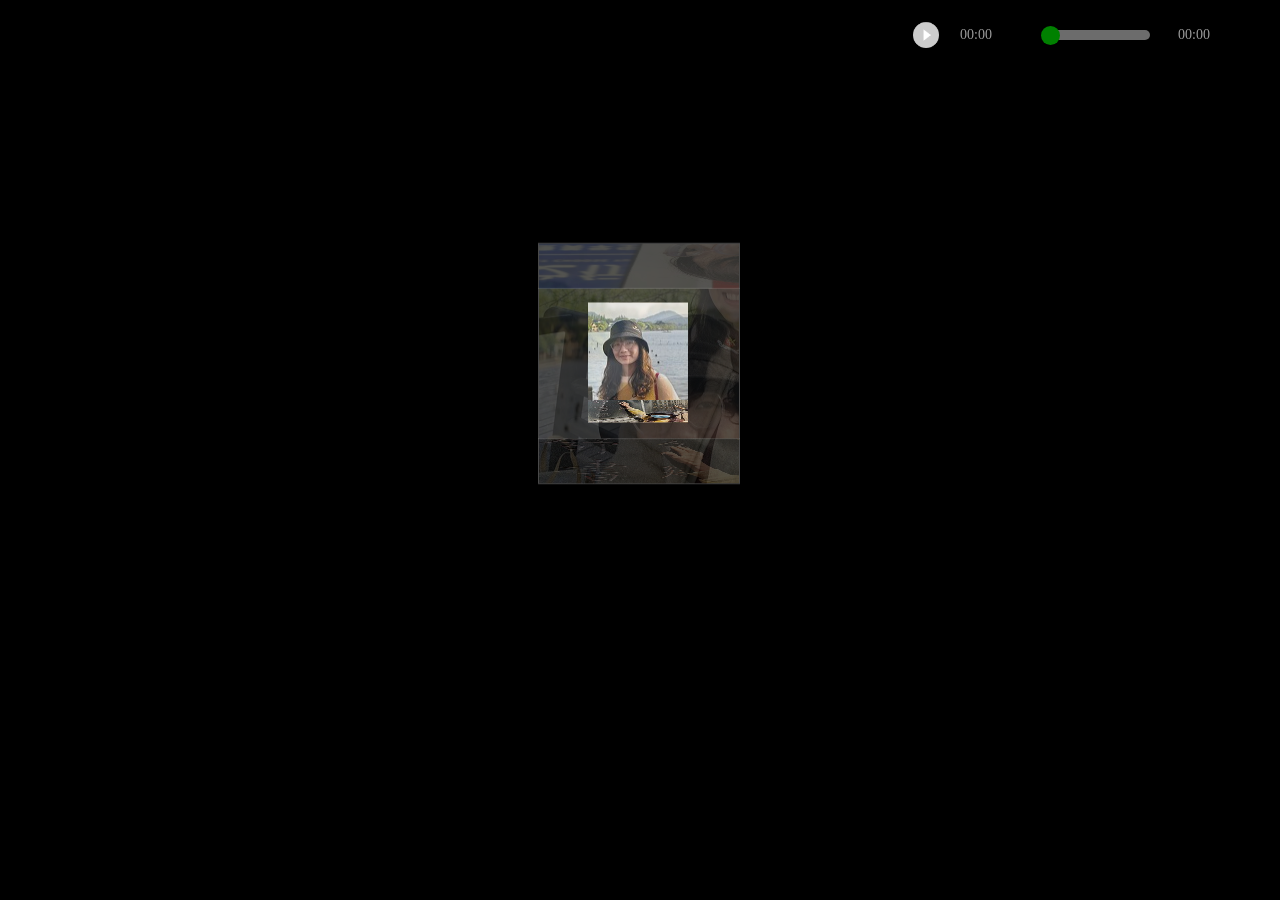
==== index.html @ 11ec5473 "all" ====
<!DOCTYPE html>
<html>

<head>
    <meta charset="utf-8" />
    <title></title>
    <script type="text/javascript" src="http://apps.bdimg.com/libs/jquery/2.1.4/jquery.min.js"></script>
    <link type="text/css" href="./css/style1.css" rel="stylesheet" />
    <style>
        html,
        body {
            width: 100%;
            height: 100%;
            margin: 0;
            padding: 0;
            overflow: hidden;
        }

        .container {
            width: 100%;
            height: 100%;
            margin: 0;
            padding: 0;
            background-color: #000000;
        }
    </style>
</head>

<body>
    
    <div class="m-main">
		<div class="player">
			<a href="javascript:void(0)" rel="external nofollow" rel="external nofollow" id="js-play">
				<img src="./img-one/开始.png" alt="" id="img1"/>
            </a>
			<a href="javascript:void(0)" rel="external nofollow" rel="external nofollow" id="js-pause">
				<img src="./img-one/暂停.png" alt="" id="img2"/>
			</a>
			<div class="play-box">
				<div class="left">
					<p class="timeline"><span style=""></span></p>
					<div class="info">
						<span class="size">00:00</span>
						<span class="timeshow">00:00</span>
					</div>
				</div>
			</div>
		</div>
		<div class="video">
			<video controls autoplay name="media" id="js-video"><source src="./mp3/白月光与朱砂痣.mp3" type="video/mp4"></video>
		</div>
	</div>
</div>
    <div id="jsi-cherry-container" class="container">
        <div class="box">
            <ul class="minbox">
                <li></li>
                <li></li>
                <li></li>
                <li></li>
                <li></li>
                <li></li>
            </ul>
            <ol class="maxbox">
                <li></li>
                <li></li>
                <li></li>
                <li></li>
                <li></li>
                <li></li>
            </ol>
        </div>
    </div>
    <script>
        $(function () {
            AudioControl('js-video');

            function AudioControl(id) {
                // 音频控制进度条
                console.log(777);
                var audio = document.getElementById(id);
                $(audio).on('loadedmetadata', function () {
                    audio.pause();
                    // 进度条控制
                    $(document).on('touchend', '.timeline', function (e) {
                        var x = e.originalEvent.changedTouches[0].clientX - this.offsetLeft;
                        var X = x < 0 ? 0 : x;
                        var W = $(this).width();
                        var place = X > W ? W : X;
                        audio.currentTime = (place / W).toFixed(2) * audio.duration;
                        $(this).children().css({
                            width: (place / W).toFixed(2) * 100 + "%"
                        })
                    });
                    // 播放
                    $(document).on('click', '#js-play', function () {
                        audio.play()
                        $('#img1').css("display","none");
                        $('#img2').css("display","block");
                    });
                    // 暂停
                    $(document).on('click', '#js-pause', function () {
                        audio.pause()
                        $('#img1').css("display","block");
                        $('#img2').css("display","none");
                    });
                });
                setInterval(function () {
                    var currentTime = audio.currentTime;
                    setTimeShow(currentTime);
                }, 1000);
                // 设置播放时间
                function setTimeShow(t) {
                    t = Math.floor(t);
                    var playTime = secondToMin(audio.currentTime);
                    $(".size").html(playTime);
                    $('.timeshow').text(secondToMin(audio.duration));
                    $('.timeline').children().css({
                        width: (t / audio.duration).toFixed(4) * 100 + "%"
                    })
                }
                // 计算时间
                function secondToMin(s) {
                    var MM = Math.floor(s / 60);
                    var SS = s % 60;
                    if (MM < 10)
                        MM = "0" + MM;
                    if (SS < 10)
                        SS = "0" + SS;
                    var min = MM + ":" + SS;
                    return min.split('.')[0];
                }
            }
        })
        var RENDERER = {
            INIT_CHERRY_BLOSSOM_COUNT: 30,
            MAX_ADDING_INTERVAL: 10,

            init: function () {
                this.setParameters();
                this.reconstructMethods();
                this.createCherries();
                this.render();
                if (
                    navigator.userAgent.match(
                        /(phone|pod|iPhone|iPod|ios|Android|Mobile|BlackBerry|IEMobile|MQQBrowser|JUC|Fennec|wOSBrowser|BrowserNG|WebOS|Symbian|Windows Phone)/i
                    )
                ) {
                    var box = document.querySelectorAll('.box')[0];
                    console.log(box, '移动端');
                    box.style.marginTop = '65%';
                }
            },
            setParameters: function () {
                this.$container = $('#jsi-cherry-container');
                this.width = this.$container.width();
                this.height = this.$container.height();
                this.context = $('<canvas />')
                    .attr({
                        width: this.width,
                        height: this.height
                    })
                    .appendTo(this.$container)
                    .get(0)
                    .getContext('2d');
                this.cherries = [];
                this.maxAddingInterval = Math.round(
                    (this.MAX_ADDING_INTERVAL * 1000) / this.width
                );
                this.addingInterval = this.maxAddingInterval;
            },
            reconstructMethods: function () {
                this.render = this.render.bind(this);
            },
            createCherries: function () {
                for (
                    var i = 0,
                        length = Math.round(
                            (this.INIT_CHERRY_BLOSSOM_COUNT * this.width) / 1000
                        ); i < length; i++
                ) {
                    this.cherries.push(new CHERRY_BLOSSOM(this, true));
                }
            },
            render: function () {
                requestAnimationFrame(this.render);
                this.context.clearRect(0, 0, this.width, this.height);

                this.cherries.sort(function (cherry1, cherry2) {
                    return cherry1.z - cherry2.z;
                });
                for (var i = this.cherries.length - 1; i >= 0; i--) {
                    if (!this.cherries[i].render(this.context)) {
                        this.cherries.splice(i, 1);
                    }
                }
                if (--this.addingInterval == 0) {
                    this.addingInterval = this.maxAddingInterval;
                    this.cherries.push(new CHERRY_BLOSSOM(this, false));
                }
            }
        };
        var CHERRY_BLOSSOM = function (renderer, isRandom) {
            this.renderer = renderer;
            this.init(isRandom);
        };
        CHERRY_BLOSSOM.prototype = {
            FOCUS_POSITION: 300,
            FAR_LIMIT: 600,
            MAX_RIPPLE_COUNT: 100,
            RIPPLE_RADIUS: 100,
            SURFACE_RATE: 0.5,
            SINK_OFFSET: 20,

            init: function (isRandom) {
                this.x = this.getRandomValue(
                    -this.renderer.width,
                    this.renderer.width
                );
                this.y = isRandom ?
                    this.getRandomValue(0, this.renderer.height) :
                    this.renderer.height * 1.5;
                this.z = this.getRandomValue(0, this.FAR_LIMIT);
                this.vx = this.getRandomValue(-2, 2);
                this.vy = -2;
                this.theta = this.getRandomValue(0, Math.PI * 2);
                this.phi = this.getRandomValue(0, Math.PI * 2);
                this.psi = 0;
                this.dpsi = this.getRandomValue(Math.PI / 600, Math.PI / 300);
                this.opacity = 0;
                this.endTheta = false;
                this.endPhi = false;
                this.rippleCount = 0;

                var axis = this.getAxis(),
                    theta =
                    this.theta +
                    (Math.ceil(
                            -(this.y + this.renderer.height * this.SURFACE_RATE) / this.vy
                        ) *
                        Math.PI) /
                    500;
                theta %= Math.PI * 2;

                this.offsetY =
                    40 * (theta <= Math.PI / 2 || theta >= (Math.PI * 3) / 2 ? -1 : 1);
                this.thresholdY =
                    this.renderer.height / 2 +
                    this.renderer.height * this.SURFACE_RATE * axis.rate;
                this.entityColor = this.renderer.context.createRadialGradient(
                    0,
                    40,
                    0,
                    0,
                    40,
                    80
                );
                this.entityColor.addColorStop(
                    0,
                    'hsl(330, 70%, ' + 50 * (0.3 + axis.rate) + '%)'
                );
                this.entityColor.addColorStop(
                    0.05,
                    'hsl(330, 40%,' + 55 * (0.3 + axis.rate) + '%)'
                );
                this.entityColor.addColorStop(
                    1,
                    'hsl(330, 20%, ' + 70 * (0.3 + axis.rate) + '%)'
                );
                this.shadowColor = this.renderer.context.createRadialGradient(
                    0,
                    40,
                    0,
                    0,
                    40,
                    80
                );
                this.shadowColor.addColorStop(
                    0,
                    'hsl(330, 40%, ' + 30 * (0.3 + axis.rate) + '%)'
                );
                this.shadowColor.addColorStop(
                    0.05,
                    'hsl(330, 40%,' + 30 * (0.3 + axis.rate) + '%)'
                );
                this.shadowColor.addColorStop(
                    1,
                    'hsl(330, 20%, ' + 40 * (0.3 + axis.rate) + '%)'
                );
            },
            getRandomValue: function (min, max) {
                return min + (max - min) * Math.random();
            },
            getAxis: function () {
                var rate = this.FOCUS_POSITION / (this.z + this.FOCUS_POSITION),
                    x = this.renderer.width / 2 + this.x * rate,
                    y = this.renderer.height / 2 - this.y * rate;
                return {
                    rate: rate,
                    x: x,
                    y: y
                };
            },
            renderCherry: function (context, axis) {
                context.beginPath();
                context.moveTo(0, 40);
                context.bezierCurveTo(-60, 20, -10, -60, 0, -20);
                context.bezierCurveTo(10, -60, 60, 20, 0, 40);
                context.fill();

                for (var i = -4; i < 4; i++) {
                    context.beginPath();
                    context.moveTo(0, 40);
                    context.quadraticCurveTo(i * 12, 10, i * 4, -24 + Math.abs(i) * 2);
                    context.stroke();
                }
            },
            render: function (context) {
                var axis = this.getAxis();

                if (
                    axis.y == this.thresholdY &&
                    this.rippleCount < this.MAX_RIPPLE_COUNT
                ) {
                    context.save();
                    context.lineWidth = 2;
                    context.strokeStyle =
                        'hsla(0, 0%, 100%, ' +
                        (this.MAX_RIPPLE_COUNT - this.rippleCount) /
                        this.MAX_RIPPLE_COUNT +
                        ')';
                    context.translate(
                        axis.x +
                        this.offsetY * axis.rate * (this.theta <= Math.PI ? -1 : 1),
                        axis.y
                    );
                    context.scale(1, 0.3);
                    context.beginPath();
                    context.arc(
                        0,
                        0,
                        (this.rippleCount / this.MAX_RIPPLE_COUNT) *
                        this.RIPPLE_RADIUS *
                        axis.rate,
                        0,
                        Math.PI * 2,
                        false
                    );
                    context.stroke();
                    context.restore();
                    this.rippleCount++;
                }
                if (axis.y < this.thresholdY || !this.endTheta || !this.endPhi) {
                    if (this.y <= 0) {
                        this.opacity = Math.min(this.opacity + 0.01, 1);
                    }
                    context.save();
                    context.globalAlpha = this.opacity;
                    context.fillStyle = this.shadowColor;
                    context.strokeStyle =
                        'hsl(330, 30%,' + 40 * (0.3 + axis.rate) + '%)';
                    context.translate(
                        axis.x,
                        Math.max(axis.y, this.thresholdY + this.thresholdY - axis.y)
                    );
                    context.rotate(Math.PI - this.theta);
                    context.scale(axis.rate * -Math.sin(this.phi), axis.rate);
                    context.translate(0, this.offsetY);
                    this.renderCherry(context, axis);
                    context.restore();
                }
                context.save();
                context.fillStyle = this.entityColor;
                context.strokeStyle = 'hsl(330, 40%,' + 70 * (0.3 + axis.rate) + '%)';
                context.translate(
                    axis.x,
                    axis.y + Math.abs(this.SINK_OFFSET * Math.sin(this.psi) * axis.rate)
                );
                context.rotate(this.theta);
                context.scale(axis.rate * Math.sin(this.phi), axis.rate);
                context.translate(0, this.offsetY);
                this.renderCherry(context, axis);
                context.restore();

                if (this.y <= -this.renderer.height / 4) {
                    if (!this.endTheta) {
                        for (
                            var theta = Math.PI / 2, end = (Math.PI * 3) / 2; theta <= end; theta += Math.PI
                        ) {
                            if (this.theta < theta && this.theta + Math.PI / 200 > theta) {
                                this.theta = theta;
                                this.endTheta = true;
                                break;
                            }
                        }
                    }
                    if (!this.endPhi) {
                        for (
                            var phi = Math.PI / 8, end = (Math.PI * 7) / 8; phi <= end; phi += (Math.PI * 3) / 4
                        ) {
                            if (this.phi < phi && this.phi + Math.PI / 200 > phi) {
                                this.phi = Math.PI / 8;
                                this.endPhi = true;
                                break;
                            }
                        }
                    }
                }
                if (!this.endTheta) {
                    if (axis.y == this.thresholdY) {
                        this.theta +=
                            (Math.PI / 200) *
                            (this.theta < Math.PI / 2 ||
                                (this.theta >= Math.PI && this.theta < (Math.PI * 3) / 2) ?
                                1 :
                                -1);
                    } else {
                        this.theta += Math.PI / 500;
                    }
                    this.theta %= Math.PI * 2;
                }
                if (this.endPhi) {
                    if (this.rippleCount == this.MAX_RIPPLE_COUNT) {
                        this.psi += this.dpsi;
                        this.psi %= Math.PI * 2;
                    }
                } else {
                    this.phi += Math.PI / (axis.y == this.thresholdY ? 200 : 500);
                    this.phi %= Math.PI;
                }
                if (this.y <= -this.renderer.height * this.SURFACE_RATE) {
                    this.x += 2;
                    this.y = -this.renderer.height * this.SURFACE_RATE;
                } else {
                    this.x += this.vx;
                    this.y += this.vy;
                }
                return (
                    this.z > -this.FOCUS_POSITION &&
                    this.z < this.FAR_LIMIT &&
                    this.x < this.renderer.width * 1.5
                );
            }
        };
        $(function () {
            console.log(6666);
            RENDERER.init();
        });
    </script>
    <style>
        html,
        body {
            width: 100%;
            height: 100%;
            margin: 0;
            padding: 0;
            overflow: hidden;
        }

        .container {
            width: 100%;
            height: 100%;
            margin: 0;
            padding: 0;
            background-color: #000000;
        }
    </style>
</body>

</html>
---- css/style1.css ----
@charset "utf-8";

* {
    margin: 0;
    padding: 0;
}

body {
    max-width: 100%;
    min-width: 100%;
    height: 100%;
    background-size: cover;
    background-repeat: no-repeat;
    background-attachment: fixed;
    background-size: 100% 100%;
    position: absolute;
    margin-left: auto;
    margin-right: auto;
}

/*背景音乐*/
.m-main {
    width: 380px;
    height: 60px;
    margin: 0 auto;
    position: fixed;
    right: 30px;
}

.m-main video {
    display: none;
}

.m-main .player {
    width: 100%;
    height: 60px;
    position: relative;
    bottom: 0;
}

.m-main .player>a {
    display: inline-block;
    width: 20px;
    margin: 0 auto;
    padding: 10px;
    color: #FFF;
    text-align: center;
    float: left;
    font-size: 12px
}

.m-main .player>a img {
    width: 30px;
    height: 30px;
    position: absolute;
    top: 20px;
    left: 41px;
}

#img1 {
    display: block;
}

#img2 {
    display: none;
}

.m-main .play-box {
    width: 300px;
    height: 60px;
    margin: 0 auto;
    position: absolute;
    top: 0;
    right: 0;
}

.m-main .play-box .left {
    width: 100%;
    float: left;
}

.m-main .play-box .left p.timeline {
    width: 33%;
    height: 10px;
    background-color: rgba(216, 216, 216, 0.5);
    border-radius: 5px;
    margin: 30px auto 0;
    position: relative;
    z-index: 2;
}

.m-main .play-box .left p.timeline span {
    position: relative;
    width: 0;
    height: 10px;
    background-color: #D3EEDF;
    border-radius: 5px;
    display: block;
    -webkit-transition: width ease-out 0.3s;
    -o-transition: width ease-out 0.3s;
    transition: width ease-out 0.3s;
}

.m-main .play-box .left p.timeline span:after {
    content: "";
    position: absolute;
    top: -4px;
    right: -0.6rem;
    width: 1.2rem;
    height: 1.2rem;
    border-radius: 50%;
    background-color: green;
}

.m-main .play-box .left div.info {
    height: 26px;
    line-height: 26px;
    font-size: 14px;
    color: #9A9A9A;
    position: relative;
    top: -18px;
    margin: 0 10px;
    z-index: 1;
}

.m-main .play-box .left div.info .size {
    float: left;
    display: block;
}

.m-main .play-box .left div.info .timeshow {
    float: right;
    display: block;
    margin-right: 30px
}

/* ----------------------------------------------- */
li {
    list-style: none;
}

.box {
    width: 200px;
    height: 200px;
    background-size: cover;
    background-repeat: no-repeat;
    background-attachment: fixed;
    background-size: 100% 100%;
    position: absolute;
    margin-left: 42%;
    margin-top: 22%;
    -webkit-transform-style: preserve-3d;
    -webkit-transform: rotateX(13deg);
    -webkit-animation: move 5s linear infinite;
}

.minbox {
    width: 100px;
    height: 100px;
    position: absolute;
    left: 50px;
    top: 30px;
    -webkit-transform-style: preserve-3d;
}

.minbox li {
    width: 100px;
    height: 100px;
    position: absolute;
    left: 0;
    top: 0;
}

.minbox li:nth-child(1) {
    background: url(../img-one/01.jpg) no-repeat 0 0;
    -webkit-transform: translateZ(50px);
}

.minbox li:nth-child(2) {
    background: url(../img-one/02.jpg) no-repeat 0 0;
    -webkit-transform: rotateX(180deg) translateZ(50px);
    /* transform: rotate(180deg); */
}

.minbox li:nth-child(3) {
    background: url(../img-one/03.jpg) no-repeat 0 0;
    -webkit-transform: rotateX(-90deg) translateZ(50px);
}

.minbox li:nth-child(4) {
    background: url(../img-one/04.jpg) no-repeat 0 0;
    -webkit-transform: rotateX(90deg) translateZ(50px);
}

.minbox li:nth-child(5) {
    background: url(../img-one/05.jpg) no-repeat 0 0;
    -webkit-transform: rotateY(-90deg) translateZ(50px);
}

.minbox li:nth-child(6) {
    background: url(../img-one/06.jpg) no-repeat 0 0;
    -webkit-transform: rotateY(90deg) translateZ(50px);
}

.maxbox li:nth-child(1) {
    background: url(../img-one/1.jpg) no-repeat 0 0;
    -webkit-transform: translateZ(50px);
}

.maxbox li:nth-child(2) {
    background: url(../img-one/2.jpg) no-repeat 0 0;
    -webkit-transform: translateZ(50px);
    /* transform: rotate(180deg); */
}

.maxbox li:nth-child(3) {
    background: url(../img-one/3.jpg) no-repeat 0 0;
    -webkit-transform: rotateX(-90deg) translateZ(50px);
}

.maxbox li:nth-child(4) {
    background: url(../img-one/4.jpg) no-repeat 0 0;
    -webkit-transform: rotateX(90deg) translateZ(50px);
}

.maxbox li:nth-child(5) {
    background: url(../img-one/5.jpg) no-repeat 0 0;
    -webkit-transform: rotateY(-90deg) translateZ(50px);
}

.maxbox li:nth-child(6) {
    background: url(../img-one/6.jpg) no-repeat 0 0;
    -webkit-transform: rotateY(90deg) translateZ(50px);
}

.maxbox {
    width: 800px;
    height: 400px;
    position: absolute;
    left: 0;
    top: -20px;
    -webkit-transform-style: preserve-3d;
}

.maxbox li {
    width: 200px;
    height: 200px;
    background: #fff;
    border: 1px solid #ccc;
    position: absolute;
    left: 0;
    top: 0;
    opacity: 0.2;
    -webkit-transition: all 1s ease;
}

.maxbox li:nth-child(1) {
    -webkit-transform: translateZ(100px);
}

.maxbox li:nth-child(2) {
    -webkit-transform: rotateX(180deg) translateZ(100px);
}

.maxbox li:nth-child(3) {
    -webkit-transform: rotateX(-90deg) translateZ(100px);
}

.maxbox li:nth-child(4) {
    -webkit-transform: rotateX(90deg) translateZ(100px);
}

.maxbox li:nth-child(5) {
    -webkit-transform: rotateY(-90deg) translateZ(100px);
}

.maxbox li:nth-child(6) {
    -webkit-transform: rotateY(90deg) translateZ(100px);
}

.box:hover ol li:nth-child(1) {
    -webkit-transform: translateZ(300px);
    width: 400px;
    height: 400px;
    opacity: 0.8;
    left: -100px;
    top: -100px;
}

.box:hover ol li:nth-child(2) {
    -webkit-transform: rotateX(180deg) translateZ(300px);
    width: 400px;
    height: 400px;
    opacity: 0.8;
    left: -100px;
    top: -100px;
}

.box:hover ol li:nth-child(3) {
    -webkit-transform: rotateX(-90deg) translateZ(300px);
    width: 400px;
    height: 400px;
    opacity: 0.8;
    left: -100px;
    top: -100px;
}

.box:hover ol li:nth-child(4) {
    -webkit-transform: rotateX(90deg) translateZ(300px);
    width: 400px;
    height: 400px;
    opacity: 0.8;
    left: -100px;
    top: -100px;
}

.box:hover ol li:nth-child(5) {
    -webkit-transform: rotateY(-90deg) translateZ(300px);
    width: 400px;
    height: 400px;
    opacity: 0.8;
    left: -100px;
    top: -100px;
}

.box:hover ol li:nth-child(6) {
    -webkit-transform: rotateY(90deg) translateZ(300px);
    width: 400px;
    height: 400px;
    opacity: 0.8;
    left: -100px;
    top: -100px;
}

@keyframes move {
    0% {
        -webkit-transform: rotateX(13deg) rotateY(0deg);
    }

    100% {
        -webkit-transform: rotateX(13deg) rotateY(360deg);
    }
}
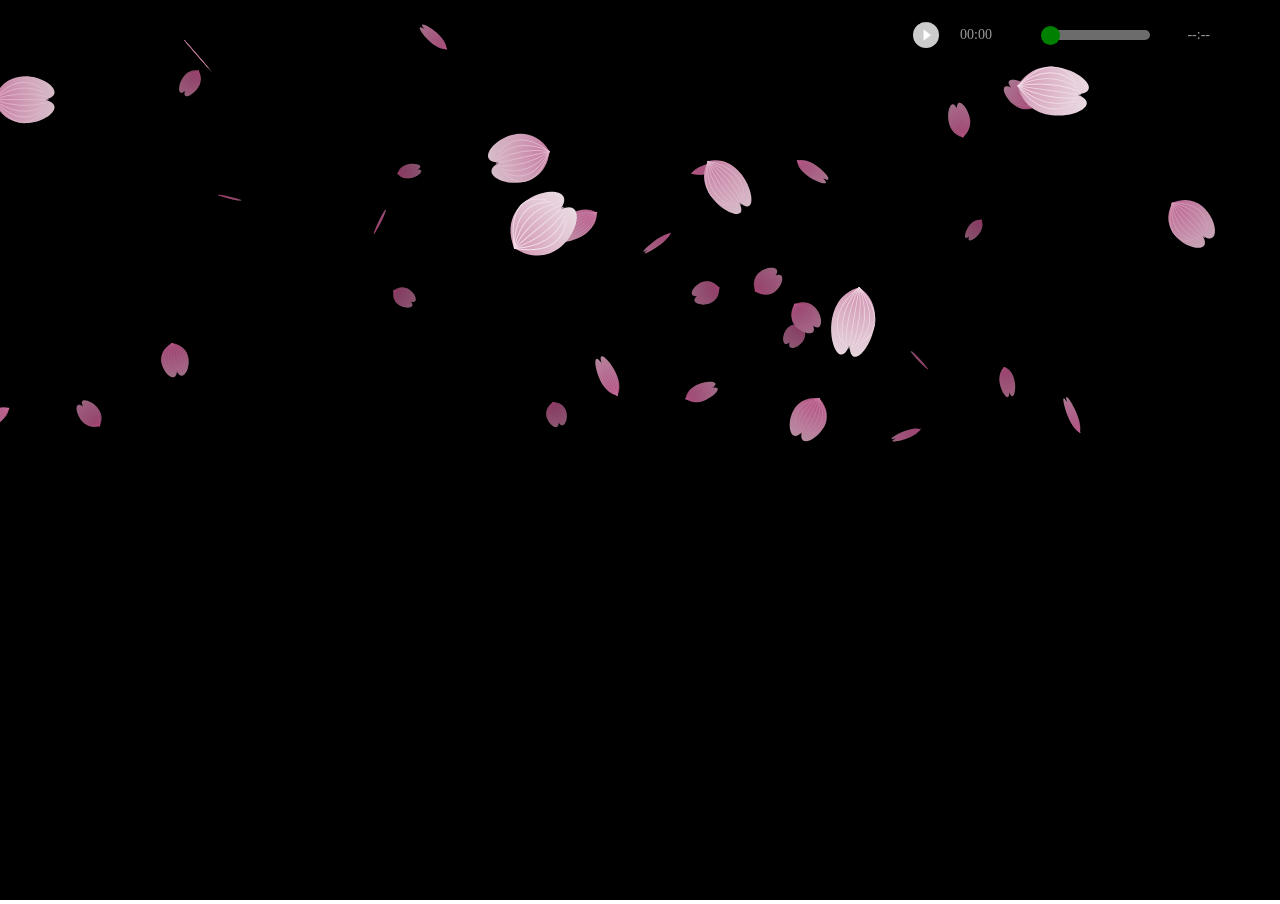
==== commit 9400c029: "2" ====
--- a/index.html
+++ b/index.html
@@ -1,10 +1,13 @@
 <!DOCTYPE html>
-<html>
+<html lang="zh-CN">
 
 <head>
     <meta charset="utf-8" />
-    <title></title>
-    <script type="text/javascript" src="http://apps.bdimg.com/libs/jquery/2.1.4/jquery.min.js"></script>
+    <meta name="viewport" content="width=device-width, initial-scale=1.0" />
+    <title>樱花飘落音乐相册</title>
+    <meta name="description" content="唯美的樱花飘落动画配合3D旋转相册和背景音乐播放器" />
+    <meta name="keywords" content="樱花,音乐播放器,3D相册,动画效果" />
+    <script type="text/javascript" src="https://cdnjs.cloudflare.com/ajax/libs/jquery/3.6.0/jquery.min.js"></script>
     <link type="text/css" href="./css/style1.css" rel="stylesheet" />
     <style>
         html,
@@ -23,6 +26,17 @@
             padding: 0;
             background-color: #000000;
         }
+
+        /* 移动端适配 */
+        @media (max-width: 768px) {
+            .box {
+                margin-top: 65% !important;
+            }
+            .m-main {
+                width: 280px;
+                right: 10px;
+            }
+        }
     </style>
 </head>
 
@@ -30,27 +44,29 @@
     
     <div class="m-main">
 		<div class="player">
-			<a href="javascript:void(0)" rel="external nofollow" rel="external nofollow" id="js-play">
-				<img src="./img-one/开始.png" alt="" id="img1"/>
-            </a>
-			<a href="javascript:void(0)" rel="external nofollow" rel="external nofollow" id="js-pause">
-				<img src="./img-one/暂停.png" alt="" id="img2"/>
-			</a>
+			<button type="button" id="js-play" aria-label="播放音乐" title="播放">
+				<img src="./img-one/开始.png" alt="播放" id="img1"/>
+            </button>
+			<button type="button" id="js-pause" aria-label="暂停音乐" title="暂停">
+				<img src="./img-one/暂停.png" alt="暂停" id="img2"/>
+			</button>
 			<div class="play-box">
 				<div class="left">
-					<p class="timeline"><span style=""></span></p>
+					<p class="timeline" role="progressbar" aria-label="音乐播放进度" tabindex="0"><span style=""></span></p>
 					<div class="info">
 						<span class="size">00:00</span>
-						<span class="timeshow">00:00</span>
+						<span class="timeshow">--:--</span>
 					</div>
 				</div>
 			</div>
 		</div>
 		<div class="video">
-			<video controls autoplay name="media" id="js-video"><source src="./mp3/白月光与朱砂痣.mp3" type="video/mp4"></video>
+			<audio preload="metadata" name="media" id="js-video">
+                <source src="./mp3/白月光与朱砂痣.mp3" type="audio/mpeg">
+                您的浏览器不支持音频播放。
+            </audio>
 		</div>
 	</div>
-</div>
     <div id="jsi-cherry-container" class="container">
         <div class="box">
             <ul class="minbox">
@@ -76,60 +92,100 @@
             AudioControl('js-video');
 
             function AudioControl(id) {
-                // 音频控制进度条
-                console.log(777);
                 var audio = document.getElementById(id);
-                $(audio).on('loadedmetadata', function () {
-                    audio.pause();
-                    // 进度条控制
-                    $(document).on('touchend', '.timeline', function (e) {
-                        var x = e.originalEvent.changedTouches[0].clientX - this.offsetLeft;
-                        var X = x < 0 ? 0 : x;
-                        var W = $(this).width();
-                        var place = X > W ? W : X;
-                        audio.currentTime = (place / W).toFixed(2) * audio.duration;
-                        $(this).children().css({
-                            width: (place / W).toFixed(2) * 100 + "%"
-                        })
-                    });
-                    // 播放
-                    $(document).on('click', '#js-play', function () {
-                        audio.play()
-                        $('#img1').css("display","none");
-                        $('#img2').css("display","block");
-                    });
-                    // 暂停
-                    $(document).on('click', '#js-pause', function () {
-                        audio.pause()
-                        $('#img1').css("display","block");
-                        $('#img2').css("display","none");
-                    });
-                });
-                setInterval(function () {
-                    var currentTime = audio.currentTime;
-                    setTimeShow(currentTime);
-                }, 1000);
-                // 设置播放时间
-                function setTimeShow(t) {
-                    t = Math.floor(t);
-                    var playTime = secondToMin(audio.currentTime);
-                    $(".size").html(playTime);
-                    $('.timeshow').text(secondToMin(audio.duration));
-                    $('.timeline').children().css({
-                        width: (t / audio.duration).toFixed(4) * 100 + "%"
-                    })
-                }
-                // 计算时间
-                function secondToMin(s) {
+                var $timeline = $('.timeline');
+                var $timeshow = $('.timeshow');
+                var $size = $('.size');
+
+                function format(s) {
+                    if (!isFinite(s) || s < 0) return '--:--';
+                    s = Math.floor(s);
                     var MM = Math.floor(s / 60);
                     var SS = s % 60;
-                    if (MM < 10)
-                        MM = "0" + MM;
-                    if (SS < 10)
-                        SS = "0" + SS;
-                    var min = MM + ":" + SS;
-                    return min.split('.')[0];
-                }
+                    if (MM < 10) MM = '0' + MM;
+                    if (SS < 10) SS = '0' + SS;
+                    return (MM + ':' + SS);
+                }
+
+                function updateProgressUI() {
+                    var d = audio.duration;
+                    var t = audio.currentTime;
+                    $size.text(format(t));
+                    $timeshow.text(format(d));
+                    var percent = d > 0 ? Math.max(0, Math.min(1, t / d)) : 0;
+                    $timeline.children().css({ width: (percent * 100).toFixed(2) + '%' });
+                }
+
+                // 元数据加载完成
+                $(audio).on('loadedmetadata', function () {
+                    updateProgressUI();
+                });
+                // 进度更新
+                $(audio).on('timeupdate', function () {
+                    updateProgressUI();
+                });
+
+                // 播放/暂停
+                $(document).on('click', '#js-play', function () {
+                    audio.play();
+                    $('#img1').css('display', 'none');
+                    $('#img2').css('display', 'block');
+                });
+                $(document).on('click', '#js-pause', function () {
+                    audio.pause();
+                    $('#img1').css('display', 'block');
+                    $('#img2').css('display', 'none');
+                });
+
+                // 键盘可访问性：空格/回车触发播放/暂停
+                $(document).on('keydown', '#js-play, #js-pause', function (e) {
+                    if (e.key === 'Enter' || e.key === ' ') {
+                        e.preventDefault();
+                        if (audio.paused) {
+                            $('#js-play').trigger('click');
+                        } else {
+                            $('#js-pause').trigger('click');
+                        }
+                    }
+                });
+
+                // 进度条交互（Pointer事件）
+                function seekByClientX(clientX, el) {
+                    var rect = el.getBoundingClientRect();
+                    var x = clientX - rect.left;
+                    var W = rect.width;
+                    var clamped = Math.max(0, Math.min(W, x));
+                    var d = audio.duration;
+                    if (isFinite(d) && d > 0) {
+                        var place = clamped / W;
+                        audio.currentTime = place * d;
+                    }
+                }
+                $timeline.on('pointerdown', function (e) {
+                    this.setPointerCapture && this.setPointerCapture(e.pointerId);
+                    seekByClientX(e.clientX, this);
+                });
+                $timeline.on('pointermove', function (e) {
+                    if (e.buttons & 1) {
+                        seekByClientX(e.clientX, this);
+                    }
+                });
+                $timeline.on('pointerup pointercancel', function (e) {
+                    // no-op, UI由timeupdate驱动
+                });
+
+                // 键盘左右键快退快进5秒
+                $timeline.on('keydown', function (e) {
+                    var d = audio.duration;
+                    if (!isFinite(d) || d <= 0) return;
+                    if (e.key === 'ArrowLeft') {
+                        e.preventDefault();
+                        audio.currentTime = Math.max(0, audio.currentTime - 5);
+                    } else if (e.key === 'ArrowRight') {
+                        e.preventDefault();
+                        audio.currentTime = Math.min(d, audio.currentTime + 5);
+                    }
+                });
             }
         })
         var RENDERER = {
@@ -141,15 +197,7 @@
                 this.reconstructMethods();
                 this.createCherries();
                 this.render();
-                if (
-                    navigator.userAgent.match(
-                        /(phone|pod|iPhone|iPod|ios|Android|Mobile|BlackBerry|IEMobile|MQQBrowser|JUC|Fennec|wOSBrowser|BrowserNG|WebOS|Symbian|Windows Phone)/i
-                    )
-                ) {
-                    var box = document.querySelectorAll('.box')[0];
-                    console.log(box, '移动端');
-                    box.style.marginTop = '65%';
-                }
+
             },
             setParameters: function () {
                 this.$container = $('#jsi-cherry-container');
@@ -445,26 +493,18 @@
         $(function () {
             console.log(6666);
             RENDERER.init();
+            
+            // 窗口resize优化：重设canvas尺寸和樱花动画
+            $(window).on('resize', function() {
+                // 清空现有canvas并重新初始化
+                RENDERER.$container.empty();
+                RENDERER.setParameters();
+                RENDERER.createCherries();
+                // render方法已经在运行，无需重新启动
+            });
         });
     </script>
-    <style>
-        html,
-        body {
-            width: 100%;
-            height: 100%;
-            margin: 0;
-            padding: 0;
-            overflow: hidden;
-        }
-
-        .container {
-            width: 100%;
-            height: 100%;
-            margin: 0;
-            padding: 0;
-            background-color: #000000;
-        }
-    </style>
-</body>
-
-</html>+
+ </body>
+ 
+ </html>
--- a/css/style1.css
+++ b/css/style1.css
@@ -38,7 +38,8 @@
     bottom: 0;
 }
 
-.m-main .player>a {
+/* 新增：按钮替代链接的样式 */
+.m-main .player>button {
     display: inline-block;
     width: 20px;
     margin: 0 auto;
@@ -46,10 +47,17 @@
     color: #FFF;
     text-align: center;
     float: left;
-    font-size: 12px
-}
-
-.m-main .player>a img {
+    font-size: 12px;
+    background: transparent;
+    border: none;
+    cursor: pointer;
+}
+.m-main .player>button:focus {
+    outline: 2px solid rgba(211, 238, 223, 0.8);
+    outline-offset: 2px;
+}
+
+.m-main .player>button img {
     width: 30px;
     height: 30px;
     position: absolute;
@@ -179,7 +187,6 @@
 .minbox li:nth-child(2) {
     background: url(../img-one/02.jpg) no-repeat 0 0;
     -webkit-transform: rotateX(180deg) translateZ(50px);
-    /* transform: rotate(180deg); */
 }
 
 .minbox li:nth-child(3) {
@@ -210,7 +217,6 @@
 .maxbox li:nth-child(2) {
     background: url(../img-one/2.jpg) no-repeat 0 0;
     -webkit-transform: translateZ(50px);
-    /* transform: rotate(180deg); */
 }
 
 .maxbox li:nth-child(3) {
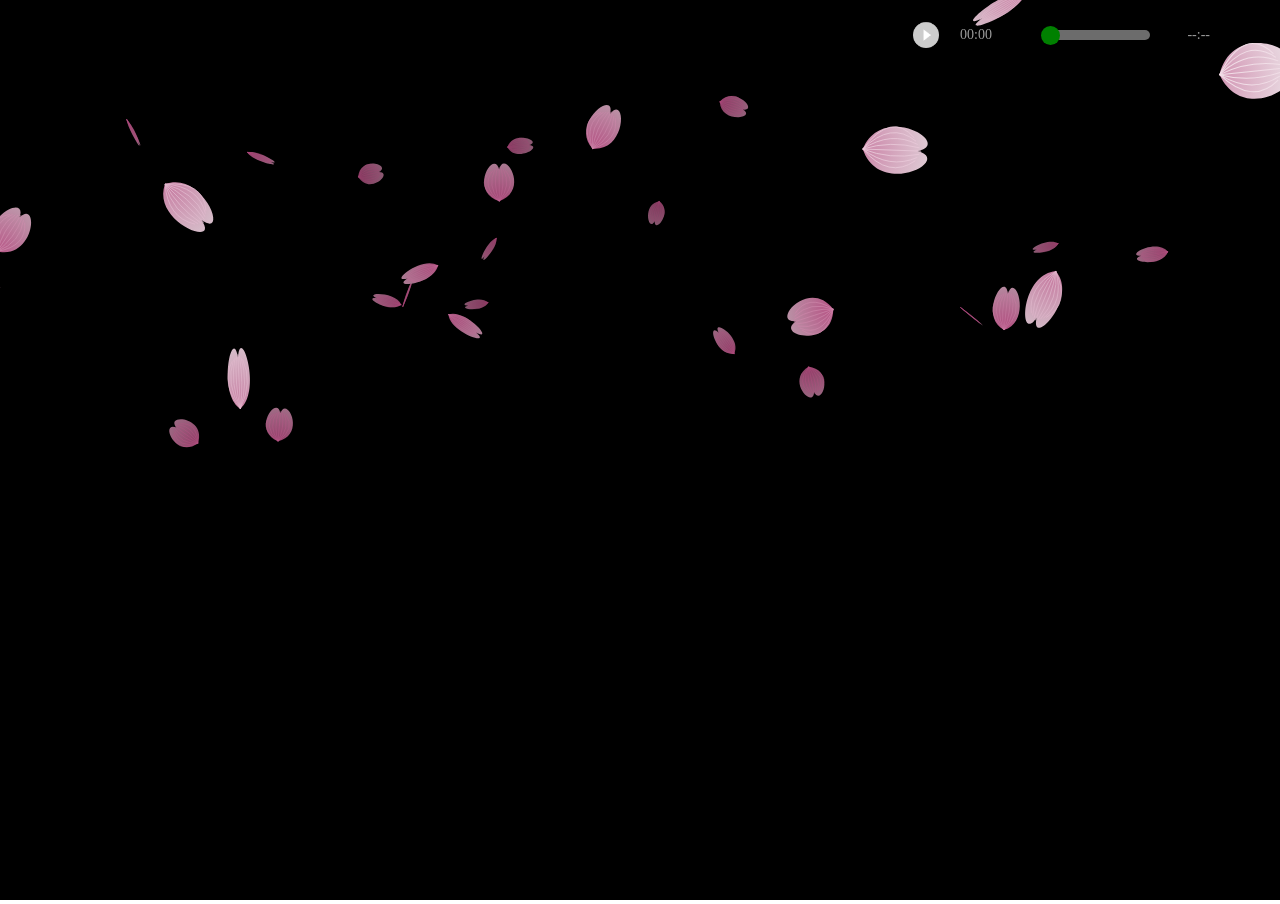
==== commit ccbab664: "2" ====
--- a/index.html
+++ b/index.html
@@ -502,6 +502,38 @@
                 RENDERER.createCherries();
                 // render方法已经在运行，无需重新启动
             });
+
+            // 新增：旋转立方体照片轮播（支持更多图片）
+            var cubePhotos = [
+                './img-one/01.jpg','./img-one/02.jpg','./img-one/03.jpg','./img-one/04.jpg','./img-one/05.jpg','./img-one/06.jpg',
+                './img-one/1.jpg','./img-one/2.jpg','./img-one/3.jpg','./img-one/4.jpg','./img-one/5.jpg','./img-one/6.jpg'
+            ];
+            function applyCubeSet(start) {
+                var n = cubePhotos.length;
+                for (var i = 0; i < 6; i++) {
+                    $('.minbox li').eq(i).css({
+                        'background-image': 'url(' + cubePhotos[(start + i) % n] + ')',
+                        'background-repeat': 'no-repeat',
+                        'background-position': '0 0',
+                        'background-size': 'cover'
+                    });
+                    $('.maxbox li').eq(i).css({
+                        'background-image': 'url(' + cubePhotos[(start + 6 + i) % n] + ')',
+                        'background-repeat': 'no-repeat',
+                        'background-position': '0 0',
+                        'background-size': 'cover'
+                    });
+                }
+            }
+            var startIndex = 0;
+            applyCubeSet(startIndex);
+            // 每8秒切到下一组（按12张为一组推进）
+            var cubeSlideTimer = setInterval(function(){
+                if (!document.hidden) { // 页面不可见时不切换，避免后台消耗
+                    startIndex = (startIndex + 12) % cubePhotos.length;
+                    applyCubeSet(startIndex);
+                }
+            }, 8000);
         });
     </script>
 
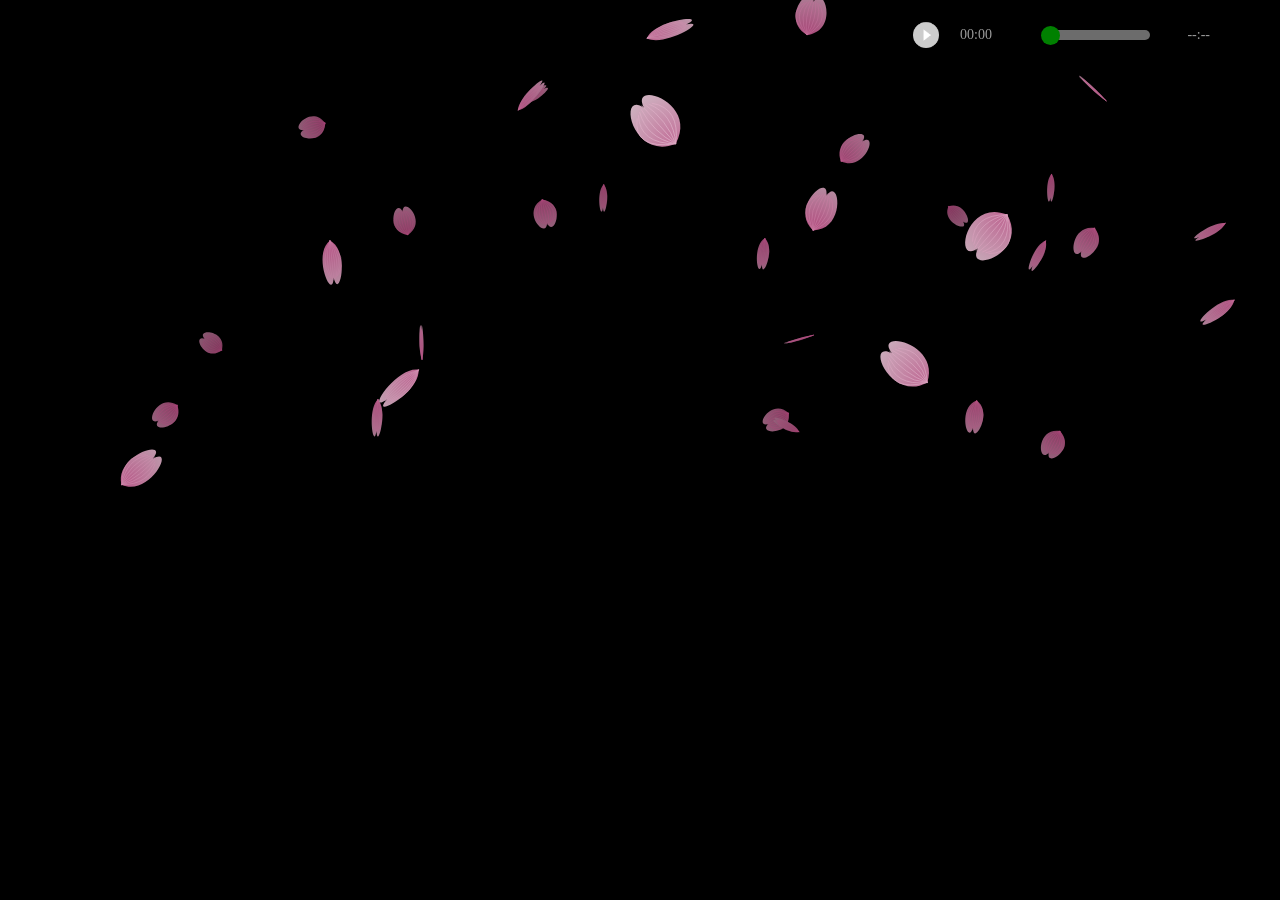
==== commit ca26844c: "最终版本" ====
--- a/index.html
+++ b/index.html
@@ -62,7 +62,6 @@
 		</div>
 		<div class="video">
 			<audio preload="metadata" name="media" id="js-video">
-                <source src="./mp3/白月光与朱砂痣.mp3" type="audio/mpeg">
                 您的浏览器不支持音频播放。
             </audio>
 		</div>
@@ -96,6 +95,84 @@
                 var $timeline = $('.timeline');
                 var $timeshow = $('.timeshow');
                 var $size = $('.size');
+                
+                // 随机音乐播放列表
+                var playlist = [];
+                var currentIndex = 0;
+                var shuffledPlaylist = [];
+                var shuffleIndex = 0;
+                var autoplayEnabled = true;
+                var shuffleEnabled = true;
+
+                // 从配置文件加载播放列表
+                function loadPlaylist() {
+                    return fetch('./playlist.json', { cache: 'no-cache' })
+                        .then(function(res) { return res.ok ? res.json() : Promise.reject(res.status); })
+                        .then(function(data) {
+                            playlist = Array.isArray(data.playlist) ? data.playlist.filter(Boolean) : [];
+                            autoplayEnabled = data.autoplay !== false;
+                            shuffleEnabled = data.shuffle !== false;
+                            
+                            if (playlist.length > 0) {
+                                shuffledPlaylist = shuffleEnabled ? shuffleArray([...playlist]) : [...playlist];
+                                loadCurrentSong();
+                                if (autoplayEnabled) {
+                                    // 延迟一下自动播放，确保页面完全加载
+                                    setTimeout(function() {
+                                        audio.play().catch(function(e) {
+                                            console.log('自动播放被浏览器阻止，需用户手动点击播放');
+                                        });
+                                    }, 1000);
+                                }
+                            }
+                        })
+                        .catch(function() {
+                            console.log('播放列表加载失败，使用默认音乐');
+                        });
+                }
+
+                // 洗牌算法
+                function shuffleArray(arr) {
+                    for (var i = arr.length - 1; i > 0; i--) {
+                        var j = Math.floor(Math.random() * (i + 1));
+                        var temp = arr[i];
+                        arr[i] = arr[j];
+                        arr[j] = temp;
+                    }
+                    return arr;
+                }
+
+                // 加载当前歌曲
+                function loadCurrentSong() {
+                    if (shuffledPlaylist.length === 0) return;
+                    var songPath = shuffledPlaylist[shuffleIndex % shuffledPlaylist.length];
+                    audio.src = songPath;
+                    audio.load();
+                }
+
+                // 播放下一首
+                function playNext() {
+                    if (shuffledPlaylist.length === 0) return;
+                    shuffleIndex = (shuffleIndex + 1) % shuffledPlaylist.length;
+                    
+                    // 如果循环完一轮且启用随机，重新洗牌
+                    if (shuffleIndex === 0 && shuffleEnabled) {
+                        shuffledPlaylist = shuffleArray([...playlist]);
+                    }
+                    
+                    loadCurrentSong();
+                    audio.play().catch(function(e) {
+                        console.log('播放下一首失败:', e);
+                    });
+                }
+
+                // 歌曲结束事件
+                $(audio).on('ended', function() {
+                    playNext();
+                });
+
+                // 初始化播放列表
+                loadPlaylist();
 
                 function format(s) {
                     if (!isFinite(s) || s < 0) return '--:--';
@@ -127,12 +204,26 @@
 
                 // 播放/暂停
                 $(document).on('click', '#js-play', function () {
+                    if (audio.src === '' || audio.src === window.location.href) {
+                        // 如果还未加载任何歌曲，加载并播放
+                        // 调用 loadPlaylist 已在初始化执行，确保有歌可播
+                    }
                     audio.play();
                     $('#img1').css('display', 'none');
                     $('#img2').css('display', 'block');
                 });
                 $(document).on('click', '#js-pause', function () {
                     audio.pause();
+                    $('#img1').css('display', 'block');
+                    $('#img2').css('display', 'none');
+                });
+
+                // 当可以播放时，更新UI状态
+                $(audio).on('play', function(){
+                    $('#img1').css('display', 'none');
+                    $('#img2').css('display', 'block');
+                });
+                $(audio).on('pause', function(){
                     $('#img1').css('display', 'block');
                     $('#img2').css('display', 'none');
                 });
@@ -504,36 +595,86 @@
             });
 
             // 新增：旋转立方体照片轮播（支持更多图片）
-            var cubePhotos = [
-                './img-one/01.jpg','./img-one/02.jpg','./img-one/03.jpg','./img-one/04.jpg','./img-one/05.jpg','./img-one/06.jpg',
-                './img-one/1.jpg','./img-one/2.jpg','./img-one/3.jpg','./img-one/4.jpg','./img-one/5.jpg','./img-one/6.jpg'
-            ];
-            function applyCubeSet(start) {
-                var n = cubePhotos.length;
+            // 将照片清单和切换间隔放在 cube-photos.json 中，便于日后维护
+            function applyCubeSet(start, list) {
+                var n = list.length;
+                // 分离内外侧对应图片：内侧用0开头，外侧用去掉0的版本
+                var innerImages = list.filter(function(path) {
+                    var filename = path.split('/').pop();
+                    return filename.match(/^0\d+\./);
+                });
+                var outerImages = list.filter(function(path) {
+                    var filename = path.split('/').pop();
+                    return filename.match(/^\d+\./) && !filename.match(/^0\d+\./);
+                });
+                
+                // 建立配对关系：内侧01.jpg对应外侧1.jpg
+                function findPairedImage(innerPath) {
+                    var innerFilename = innerPath.split('/').pop();
+                    var targetFilename = innerFilename.replace(/^0/, ''); // 去掉开头的0
+                    return outerImages.find(function(path) {
+                        return path.split('/').pop() === targetFilename;
+                    });
+                }
+                
                 for (var i = 0; i < 6; i++) {
+                    var innerIndex = (start + i) % innerImages.length;
+                    var innerImg = innerImages[innerIndex];
+                    var outerImg = findPairedImage(innerImg) || innerImg;
+                    
                     $('.minbox li').eq(i).css({
-                        'background-image': 'url(' + cubePhotos[(start + i) % n] + ')',
+                        'background-image': 'url(' + innerImg + ')',
                         'background-repeat': 'no-repeat',
                         'background-position': '0 0',
                         'background-size': 'cover'
                     });
                     $('.maxbox li').eq(i).css({
-                        'background-image': 'url(' + cubePhotos[(start + 6 + i) % n] + ')',
+                        'background-image': 'url(' + outerImg + ')',
                         'background-repeat': 'no-repeat',
                         'background-position': '0 0',
                         'background-size': 'cover'
                     });
                 }
             }
-            var startIndex = 0;
-            applyCubeSet(startIndex);
-            // 每8秒切到下一组（按12张为一组推进）
-            var cubeSlideTimer = setInterval(function(){
-                if (!document.hidden) { // 页面不可见时不切换，避免后台消耗
-                    startIndex = (startIndex + 12) % cubePhotos.length;
-                    applyCubeSet(startIndex);
-                }
-            }, 8000);
+            var cubeSlideTimer;
+            function startCubeSlideshow(list, intervalMs) {
+                if (cubeSlideTimer) clearInterval(cubeSlideTimer);
+                // 基于配对后的内侧图片数量推进
+                var innerImages = list.filter(function(path){
+                    var filename = path.split('/').pop();
+                    return filename.match(/^0\d+\./);
+                });
+                var n = innerImages.length || list.length;
+                var startIndex = 0;
+                applyCubeSet(startIndex, list);
+                var step = n >= 6 ? 6 : 1; // 至少能填满内层
+                cubeSlideTimer = setInterval(function(){
+                    if (!document.hidden && n > 0) {
+                        startIndex = (startIndex + step) % n;
+                        applyCubeSet(startIndex, list);
+                    }
+                }, intervalMs);
+            }
+
+            function initCubePhotosFromConfig() {
+                var defaultPhotos = [
+                    './img-one/01.jpg','./img-one/02.jpg','./img-one/03.jpg','./img-one/04.jpg','./img-one/05.jpg','./img-one/06.jpg',
+                    './img-one/1.jpg','./img-one/2.jpg','./img-one/3.jpg','./img-one/4.jpg','./img-one/5.jpg','./img-one/6.jpg'
+                ];
+                return fetch('./cube-photos.json', { cache: 'no-cache' })
+                    .then(function(res){ return res.ok ? res.json() : Promise.reject(res.status); })
+                    .then(function(data){
+                        var list = Array.isArray(data.photos) ? data.photos.filter(Boolean) : [];
+                        var interval = Number(data.slideInterval) || 4000;
+                        if (!list.length) list = defaultPhotos;
+                        startCubeSlideshow(list, interval);
+                    })
+                    .catch(function(){
+                        startCubeSlideshow(defaultPhotos, 4000);
+                    });
+            }
+
+            initCubePhotosFromConfig();
         });
     </script>
 
--- a/css/style1.css
+++ b/css/style1.css
@@ -186,7 +186,7 @@
 
 .minbox li:nth-child(2) {
     background: url(../img-one/02.jpg) no-repeat 0 0;
-    -webkit-transform: rotateX(180deg) translateZ(50px);
+    -webkit-transform: rotateY(180deg) translateZ(50px);
 }
 
 .minbox li:nth-child(3) {
@@ -265,7 +265,7 @@
 }
 
 .maxbox li:nth-child(2) {
-    -webkit-transform: rotateX(180deg) translateZ(100px);
+    -webkit-transform: rotateY(180deg) translateZ(100px);
 }
 
 .maxbox li:nth-child(3) {
@@ -294,7 +294,7 @@
 }
 
 .box:hover ol li:nth-child(2) {
-    -webkit-transform: rotateX(180deg) translateZ(300px);
+    -webkit-transform: rotateY(180deg) translateZ(300px);
     width: 400px;
     height: 400px;
     opacity: 0.8;
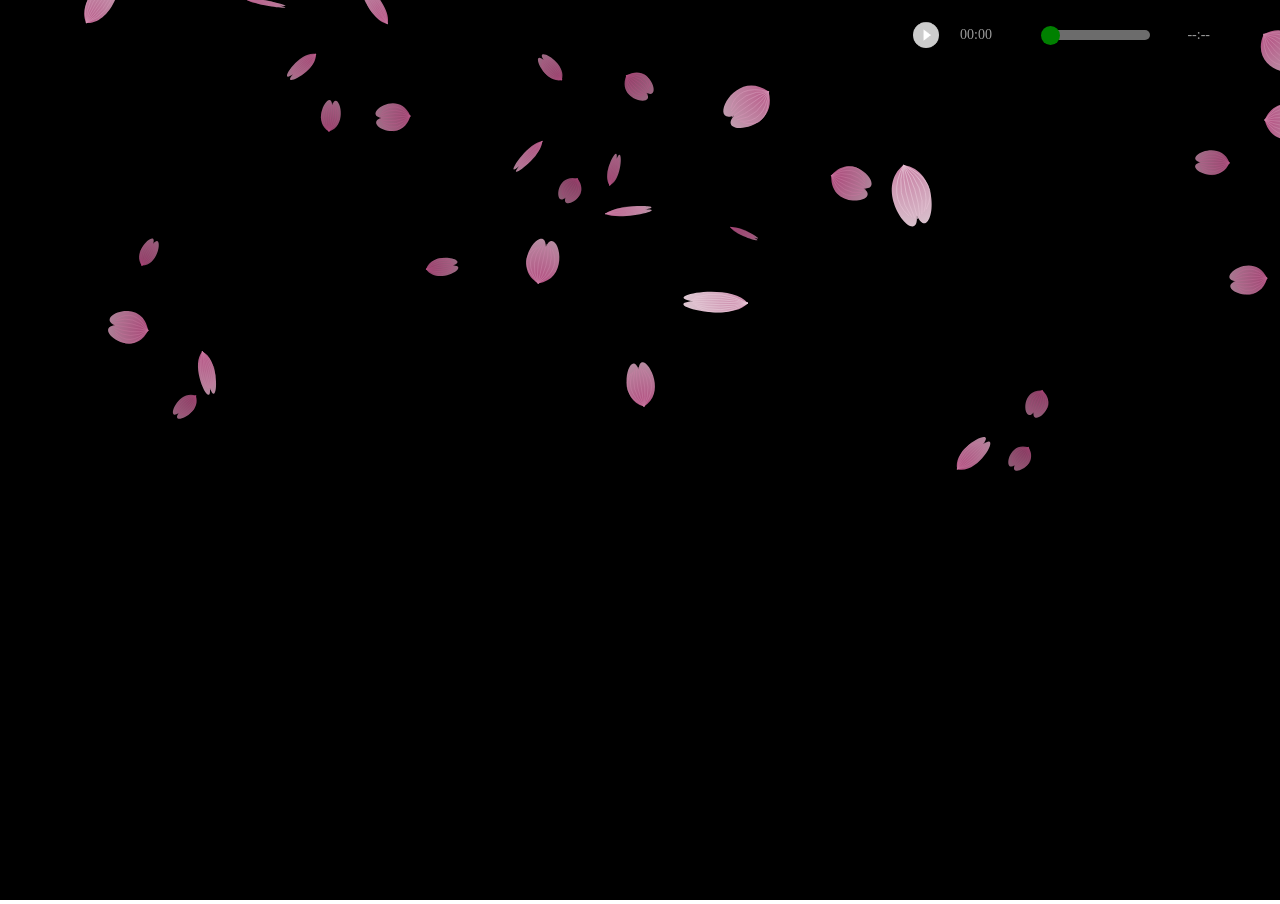
==== commit b63ce8f1: "21" ====
--- a/index.html
+++ b/index.html
@@ -596,6 +596,30 @@
 
             // 新增：旋转立方体照片轮播（支持更多图片）
             // 将照片清单和切换间隔放在 cube-photos.json 中，便于日后维护
+            
+            // 图片预加载缓存
+            var imageCache = {};
+            function preloadImage(src) {
+                if (imageCache[src]) return Promise.resolve(imageCache[src]);
+                return new Promise(function(resolve, reject) {
+                    var img = new Image();
+                    img.onload = function() {
+                        imageCache[src] = img;
+                        resolve(img);
+                    };
+                    img.onerror = reject;
+                    img.src = src;
+                });
+            }
+            
+            // 批量预加载图片组
+            function preloadImageSet(imageList) {
+                var promises = imageList.slice(0, 12).map(function(src) { // 预加载前12张，避免内存过载
+                    return preloadImage(src).catch(function() { return null; }); // 忽略加载失败的图片
+                });
+                return Promise.all(promises);
+            }
+            
             function applyCubeSet(start, list) {
                 var n = list.length;
                 // 分离内外侧对应图片：内侧用0开头，外侧用去掉0的版本
@@ -617,24 +641,36 @@
                     });
                 }
                 
+                // 提前预加载即将显示的图片
+                var upcomingImages = [];
                 for (var i = 0; i < 6; i++) {
                     var innerIndex = (start + i) % innerImages.length;
                     var innerImg = innerImages[innerIndex];
                     var outerImg = findPairedImage(innerImg) || innerImg;
-                    
-                    $('.minbox li').eq(i).css({
-                        'background-image': 'url(' + innerImg + ')',
-                        'background-repeat': 'no-repeat',
-                        'background-position': '0 0',
-                        'background-size': 'cover'
-                    });
-                    $('.maxbox li').eq(i).css({
-                        'background-image': 'url(' + outerImg + ')',
-                        'background-repeat': 'no-repeat',
-                        'background-position': '0 0',
-                        'background-size': 'cover'
-                    });
-                }
+                    upcomingImages.push(innerImg, outerImg);
+                }
+                
+                // 异步预加载，然后应用样式
+                preloadImageSet(upcomingImages).then(function() {
+                    for (var i = 0; i < 6; i++) {
+                        var innerIndex = (start + i) % innerImages.length;
+                        var innerImg = innerImages[innerIndex];
+                        var outerImg = findPairedImage(innerImg) || innerImg;
+                        
+                        $('.minbox li').eq(i).css({
+                            'background-image': 'url(' + innerImg + ')',
+                            'background-repeat': 'no-repeat',
+                            'background-position': '0 0',
+                            'background-size': 'cover'
+                        });
+                        $('.maxbox li').eq(i).css({
+                            'background-image': 'url(' + outerImg + ')',
+                            'background-repeat': 'no-repeat',
+                            'background-position': '0 0',
+                            'background-size': 'cover'
+                        });
+                    }
+                });
             }
             var cubeSlideTimer;
             function startCubeSlideshow(list, intervalMs) {
@@ -646,11 +682,37 @@
                 });
                 var n = innerImages.length || list.length;
                 var startIndex = 0;
+                // 先预加载第一组
                 applyCubeSet(startIndex, list);
                 var step = n >= 6 ? 6 : 1; // 至少能填满内层
                 cubeSlideTimer = setInterval(function(){
                     if (!document.hidden && n > 0) {
-                        startIndex = (startIndex + step) % n;
+                        var nextIndex = (startIndex + step) % n;
+                        // 预加载下一组
+                        (function(preIndex){
+                            var upcoming = [];
+                            for (var i = 0; i < 6; i++) {
+                                var innerIdx = (preIndex + i) % innerImages.length;
+                                var innerImg = innerImages[innerIdx];
+                                // 与 applyCubeSet 同步的配对逻辑
+                                var outerImages = list.filter(function(path) {
+                                    var filename = path.split('/').pop();
+                                    return filename.match(/^\d+\./) && !filename.match(/^0\d+\./);
+                                });
+                                function findPairedImage(innerPath) {
+                                    var innerFilename = innerPath.split('/').pop();
+                                    var targetFilename = innerFilename.replace(/^0/, '');
+                                    return outerImages.find(function(path) {
+                                        return path.split('/').pop() === targetFilename;
+                                    }) || innerPath;
+                                }
+                                var outerImg = findPairedImage(innerImg);
+                                upcoming.push(innerImg, outerImg);
+                            }
+                            preloadImageSet(upcoming);
+                        })(nextIndex);
+
+                        startIndex = nextIndex;
                         applyCubeSet(startIndex, list);
                     }
                 }, intervalMs);
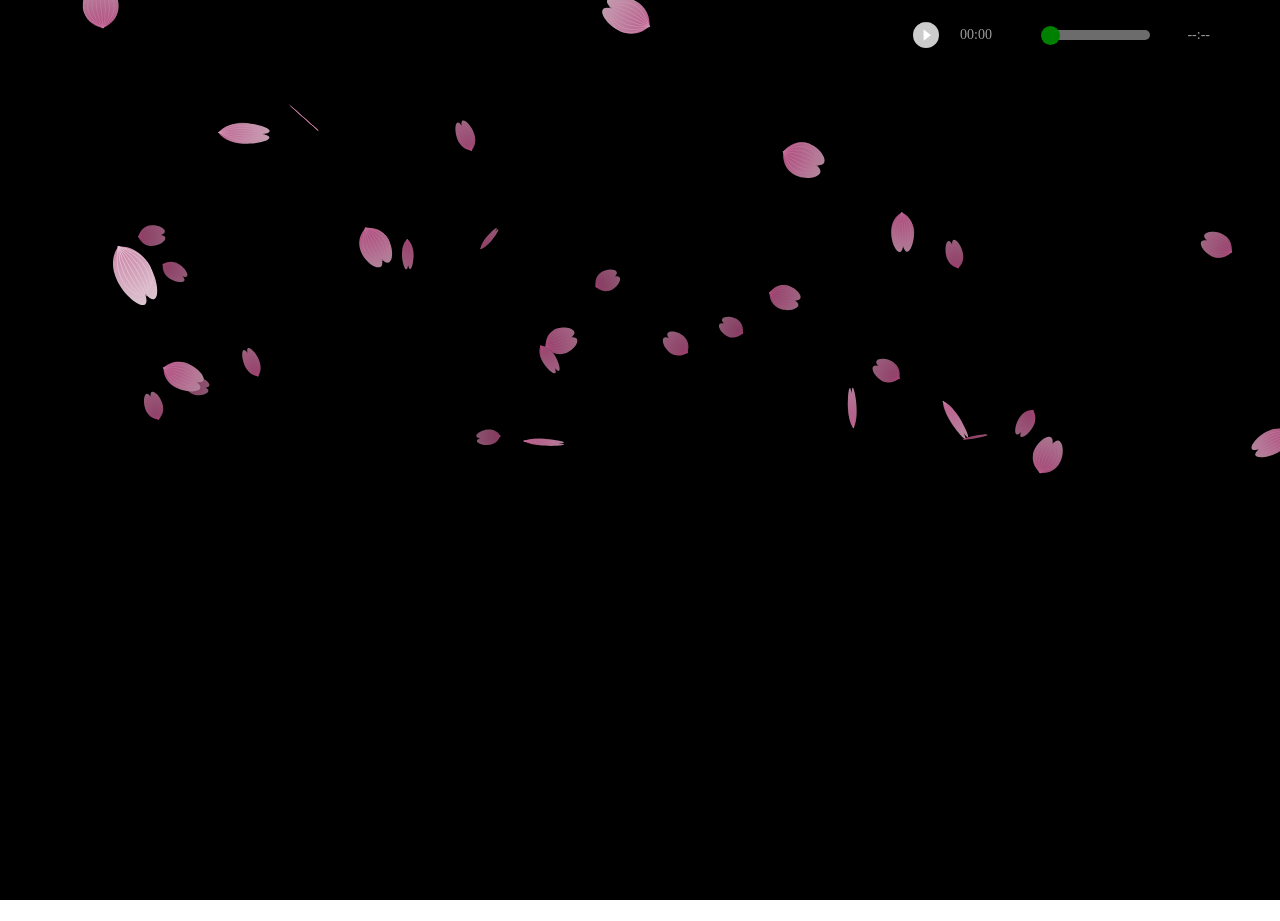
==== commit 2b9100e4: "3" ====
--- a/index.html
+++ b/index.html
@@ -25,16 +25,90 @@
             margin: 0;
             padding: 0;
             background-color: #000000;
+            position: relative;
+            overflow: hidden;
         }
-
+        .box {
+            left: 0;
+            top: 0;
+        }
+        @media (max-width: 768px) {
+            #jsi-cherry-container.container { overflow: hidden; }
+        }
         /* 移动端适配 */
         @media (max-width: 768px) {
             .box {
-                margin-top: 65% !important;
-            }
+                width: 80vw !important;
+                height: 80vw !important;
+                margin-left: 10vw !important;
+                margin-top: 30vh !important;
+                max-width: 250px !important;
+                max-height: 250px !important;
+            }
+            
+            .minbox {
+                width: 40vw !important;
+                height: 40vw !important;
+                left: 20vw !important;
+                top: 15vw !important;
+                max-width: 125px !important;
+                max-height: 125px !important;
+            }
+            
+            .minbox li {
+                width: 40vw !important;
+                height: 40vw !important;
+                max-width: 125px !important;
+                max-height: 125px !important;
+            }
+            
+            .maxbox {
+                width: 80vw !important;
+                height: 40vw !important;
+                max-width: 250px !important;
+                max-height: 125px !important;
+            }
+            
+            .maxbox li {
+                width: 40vw !important;
+                height: 40vw !important;
+                max-width: 125px !important;
+                max-height: 125px !important;
+            }
+            
+            .box:hover ol li:nth-child(1), 
+            .box:hover ol li:nth-child(2), 
+            .box:hover ol li:nth-child(3), 
+            .box:hover ol li:nth-child(4), 
+            .box:hover ol li:nth-child(5), 
+            .box:hover ol li:nth-child(6) {
+                width: 60vw !important;
+                height: 60vw !important;
+                max-width: 200px !important;
+                max-height: 200px !important;
+                left: -10vw !important;
+                top: -10vw !important;
+            }
+            
             .m-main {
                 width: 280px;
                 right: 10px;
+            }
+            
+            /* 移动端音频播放提示 */
+            .mobile-audio-tip {
+                position: fixed;
+                top: 20px;
+                left: 20px;
+                right: 20px;
+                background: rgba(0,0,0,0.8);
+                color: white;
+                padding: 10px;
+                border-radius: 5px;
+                text-align: center;
+                font-size: 14px;
+                z-index: 1000;
+                display: none;
             }
         }
     </style>
@@ -103,6 +177,15 @@
                 var shuffleIndex = 0;
                 var autoplayEnabled = true;
                 var shuffleEnabled = true;
+                
+                // 基础诊断：监听错误与中断
+                audio.addEventListener('error', function(){
+                    var err = audio.error;
+                    console.log('[AudioError]', err && err.code, err, 'src=', audio.currentSrc || audio.src);
+                });
+                audio.addEventListener('abort', function(){
+                    console.log('[AudioAbort] src=', audio.currentSrc || audio.src);
+                });
 
                 // 从配置文件加载播放列表
                 function loadPlaylist() {
@@ -112,18 +195,16 @@
                             playlist = Array.isArray(data.playlist) ? data.playlist.filter(Boolean) : [];
                             autoplayEnabled = data.autoplay !== false;
                             shuffleEnabled = data.shuffle !== false;
+                            // 暴露给全局，便于移动端自动播放解锁逻辑判断
+                            window.autoplayEnabled = autoplayEnabled;
                             
                             if (playlist.length > 0) {
                                 shuffledPlaylist = shuffleEnabled ? shuffleArray([...playlist]) : [...playlist];
                                 loadCurrentSong();
-                                if (autoplayEnabled) {
-                                    // 延迟一下自动播放，确保页面完全加载
-                                    setTimeout(function() {
-                                        audio.play().catch(function(e) {
-                                            console.log('自动播放被浏览器阻止，需用户手动点击播放');
-                                        });
-                                    }, 1000);
-                                }
+                                
+                                // 派发事件
+                                var event = new CustomEvent('cube:playlist-ready');
+                                document.dispatchEvent(event);
                             }
                         })
                         .catch(function() {
@@ -142,17 +223,30 @@
                     return arr;
                 }
 
-                // 加载当前歌曲
+                // 规范化音频URL，将扩展名统一为小写.mp3，避免服务端按扩展名解析MIME时出错
+                function normalizeAudioUrl(p) {
+                    if (typeof p !== 'string') return p;
+                    return p.replace(/\.mp3$/i, '.mp3');
+                }
+
+                // 加载当前歌曲（避免重复设置导致的中断）
                 function loadCurrentSong() {
                     if (shuffledPlaylist.length === 0) return;
                     var songPath = shuffledPlaylist[shuffleIndex % shuffledPlaylist.length];
-                    audio.src = songPath;
-                    audio.load();
+                    songPath = normalizeAudioUrl(songPath);
+                    var current = audio.currentSrc || audio.src || '';
+                    // 仅当路径变化时才重新加载
+                    if (!current.endsWith(songPath)) {
+                        try { audio.pause(); } catch(e) {}
+                        audio.src = songPath;
+                        audio.load();
+                    }
                 }
 
                 // 播放下一首
                 function playNext() {
                     if (shuffledPlaylist.length === 0) return;
+                    try { audio.pause(); } catch(e) {}
                     shuffleIndex = (shuffleIndex + 1) % shuffledPlaylist.length;
                     
                     // 如果循环完一轮且启用随机，重新洗牌
@@ -276,6 +370,51 @@
                         e.preventDefault();
                         audio.currentTime = Math.min(d, audio.currentTime + 5);
                     }
+                });
+                
+                // 创建移动端提示元素
+                var mobileTip = document.createElement('div');
+                mobileTip.className = 'mobile-audio-tip';
+                mobileTip.textContent = '点击屏幕开始播放音乐';
+                document.body.appendChild(mobileTip);
+
+                // 增强移动端自动播放解锁
+                function tryPlayWithMobileUnlock() {
+                    audio.play().then(function(){
+                        mobileTip.style.display = 'none';
+                    }).catch(function(){
+                        mobileTip.style.display = 'block';
+                        
+                        var unlock = function(){
+                            audio.play().then(function(){
+                                mobileTip.style.display = 'none';
+                            }).catch(function(){
+                                mobileTip.textContent = '请点击播放按钮开始音乐';
+                                setTimeout(function(){
+                                    mobileTip.style.display = 'none';
+                                }, 3000);
+                            }).finally(function(){
+                                window.removeEventListener('touchstart', unlock, true);
+                                window.removeEventListener('click', unlock, true);
+                            });
+                        };
+                        
+                        window.addEventListener('touchstart', unlock, true);
+                        window.addEventListener('click', unlock, true);
+                    });
+                }
+
+                // 在播放列表加载完成后尝试自动播放
+                document.addEventListener('cube:playlist-ready', function(){
+                    if (window.autoplayEnabled) {
+                        setTimeout(tryPlayWithMobileUnlock, 500);
+                    }
+                });
+                
+                // 为移动端播放控制增强触摸事件
+                $('#js-play, #js-pause').on('touchend', function(e) {
+                    e.preventDefault();
+                    $(this).trigger('click');
                 });
             }
         })
@@ -740,6 +879,8 @@
         });
     </script>
 
- </body>
+    </script>
+
+</body>
  
- </html>+</html>
--- a/css/style1.css
+++ b/css/style1.css
@@ -87,6 +87,7 @@
     float: left;
 }
 
+.m-main { z-index: 10; }
 .m-main .play-box .left p.timeline {
     width: 33%;
     height: 10px;
@@ -346,4 +347,10 @@
     100% {
         -webkit-transform: rotateX(13deg) rotateY(360deg);
     }
+}
+
+@media (max-width: 768px) {
+  .m-main { right: 10px; left: 10px; width: auto; }
+  .m-main .play-box { width: auto; left: 0; right: 0; }
+  .m-main .play-box .left p.timeline { width: 60% !important; }
 }
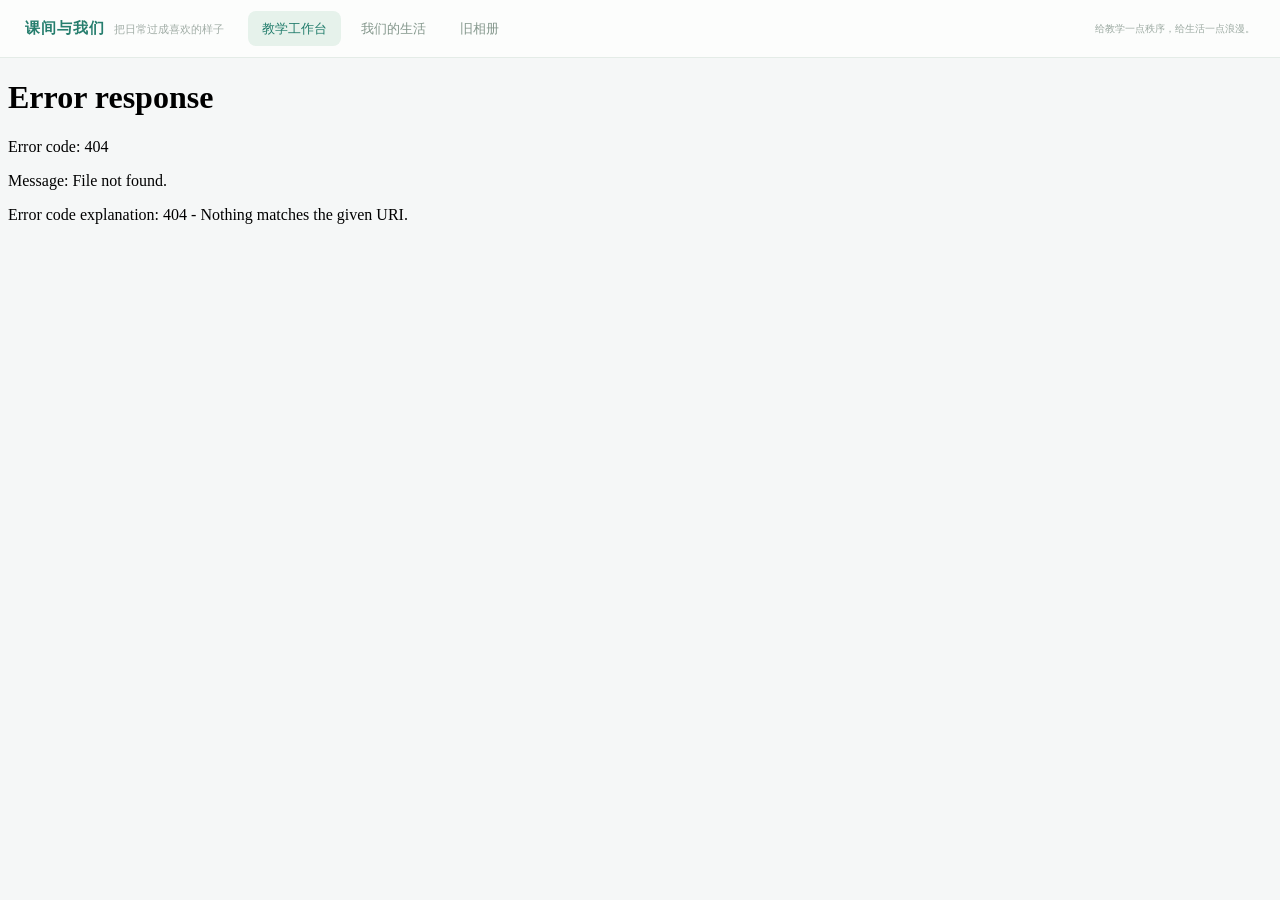
==== commit a0b43ebe: "Merge pull request #9 from asuayu/codex/fix-homepage-cache-20261117 修复从首页打开时继续显示旧工作台的问题" ====
--- a/index.html
+++ b/index.html
@@ -1,886 +1,9 @@
-<!DOCTYPE html>
-<html lang="zh-CN">
-
-<head>
-    <meta charset="utf-8" />
-    <meta name="viewport" content="width=device-width, initial-scale=1.0" />
-    <title>樱花飘落音乐相册</title>
-    <meta name="description" content="唯美的樱花飘落动画配合3D旋转相册和背景音乐播放器" />
-    <meta name="keywords" content="樱花,音乐播放器,3D相册,动画效果" />
-    <script type="text/javascript" src="https://cdnjs.cloudflare.com/ajax/libs/jquery/3.6.0/jquery.min.js"></script>
-    <link type="text/css" href="./css/style1.css" rel="stylesheet" />
-    <style>
-        html,
-        body {
-            width: 100%;
-            height: 100%;
-            margin: 0;
-            padding: 0;
-            overflow: hidden;
-        }
-
-        .container {
-            width: 100%;
-            height: 100%;
-            margin: 0;
-            padding: 0;
-            background-color: #000000;
-            position: relative;
-            overflow: hidden;
-        }
-        .box {
-            left: 0;
-            top: 0;
-        }
-        @media (max-width: 768px) {
-            #jsi-cherry-container.container { overflow: hidden; }
-        }
-        /* 移动端适配 */
-        @media (max-width: 768px) {
-            .box {
-                width: 80vw !important;
-                height: 80vw !important;
-                margin-left: 10vw !important;
-                margin-top: 30vh !important;
-                max-width: 250px !important;
-                max-height: 250px !important;
-            }
-            
-            .minbox {
-                width: 40vw !important;
-                height: 40vw !important;
-                left: 20vw !important;
-                top: 15vw !important;
-                max-width: 125px !important;
-                max-height: 125px !important;
-            }
-            
-            .minbox li {
-                width: 40vw !important;
-                height: 40vw !important;
-                max-width: 125px !important;
-                max-height: 125px !important;
-            }
-            
-            .maxbox {
-                width: 80vw !important;
-                height: 40vw !important;
-                max-width: 250px !important;
-                max-height: 125px !important;
-            }
-            
-            .maxbox li {
-                width: 40vw !important;
-                height: 40vw !important;
-                max-width: 125px !important;
-                max-height: 125px !important;
-            }
-            
-            .box:hover ol li:nth-child(1), 
-            .box:hover ol li:nth-child(2), 
-            .box:hover ol li:nth-child(3), 
-            .box:hover ol li:nth-child(4), 
-            .box:hover ol li:nth-child(5), 
-            .box:hover ol li:nth-child(6) {
-                width: 60vw !important;
-                height: 60vw !important;
-                max-width: 200px !important;
-                max-height: 200px !important;
-                left: -10vw !important;
-                top: -10vw !important;
-            }
-            
-            .m-main {
-                width: 280px;
-                right: 10px;
-            }
-            
-            /* 移动端音频播放提示 */
-            .mobile-audio-tip {
-                position: fixed;
-                top: 20px;
-                left: 20px;
-                right: 20px;
-                background: rgba(0,0,0,0.8);
-                color: white;
-                padding: 10px;
-                border-radius: 5px;
-                text-align: center;
-                font-size: 14px;
-                z-index: 1000;
-                display: none;
-            }
-        }
-    </style>
-</head>
-
-<body>
-    
-    <div class="m-main">
-		<div class="player">
-			<button type="button" id="js-play" aria-label="播放音乐" title="播放">
-				<img src="./img-one/开始.png" alt="播放" id="img1"/>
-            </button>
-			<button type="button" id="js-pause" aria-label="暂停音乐" title="暂停">
-				<img src="./img-one/暂停.png" alt="暂停" id="img2"/>
-			</button>
-			<div class="play-box">
-				<div class="left">
-					<p class="timeline" role="progressbar" aria-label="音乐播放进度" tabindex="0"><span style=""></span></p>
-					<div class="info">
-						<span class="size">00:00</span>
-						<span class="timeshow">--:--</span>
-					</div>
-				</div>
-			</div>
-		</div>
-		<div class="video">
-			<audio preload="metadata" name="media" id="js-video">
-                您的浏览器不支持音频播放。
-            </audio>
-		</div>
-	</div>
-    <div id="jsi-cherry-container" class="container">
-        <div class="box">
-            <ul class="minbox">
-                <li></li>
-                <li></li>
-                <li></li>
-                <li></li>
-                <li></li>
-                <li></li>
-            </ul>
-            <ol class="maxbox">
-                <li></li>
-                <li></li>
-                <li></li>
-                <li></li>
-                <li></li>
-                <li></li>
-            </ol>
-        </div>
-    </div>
-    <script>
-        $(function () {
-            AudioControl('js-video');
-
-            function AudioControl(id) {
-                var audio = document.getElementById(id);
-                var $timeline = $('.timeline');
-                var $timeshow = $('.timeshow');
-                var $size = $('.size');
-                
-                // 随机音乐播放列表
-                var playlist = [];
-                var currentIndex = 0;
-                var shuffledPlaylist = [];
-                var shuffleIndex = 0;
-                var autoplayEnabled = true;
-                var shuffleEnabled = true;
-                
-                // 基础诊断：监听错误与中断
-                audio.addEventListener('error', function(){
-                    var err = audio.error;
-                    console.log('[AudioError]', err && err.code, err, 'src=', audio.currentSrc || audio.src);
-                });
-                audio.addEventListener('abort', function(){
-                    console.log('[AudioAbort] src=', audio.currentSrc || audio.src);
-                });
-
-                // 从配置文件加载播放列表
-                function loadPlaylist() {
-                    return fetch('./playlist.json', { cache: 'no-cache' })
-                        .then(function(res) { return res.ok ? res.json() : Promise.reject(res.status); })
-                        .then(function(data) {
-                            playlist = Array.isArray(data.playlist) ? data.playlist.filter(Boolean) : [];
-                            autoplayEnabled = data.autoplay !== false;
-                            shuffleEnabled = data.shuffle !== false;
-                            // 暴露给全局，便于移动端自动播放解锁逻辑判断
-                            window.autoplayEnabled = autoplayEnabled;
-                            
-                            if (playlist.length > 0) {
-                                shuffledPlaylist = shuffleEnabled ? shuffleArray([...playlist]) : [...playlist];
-                                loadCurrentSong();
-                                
-                                // 派发事件
-                                var event = new CustomEvent('cube:playlist-ready');
-                                document.dispatchEvent(event);
-                            }
-                        })
-                        .catch(function() {
-                            console.log('播放列表加载失败，使用默认音乐');
-                        });
-                }
-
-                // 洗牌算法
-                function shuffleArray(arr) {
-                    for (var i = arr.length - 1; i > 0; i--) {
-                        var j = Math.floor(Math.random() * (i + 1));
-                        var temp = arr[i];
-                        arr[i] = arr[j];
-                        arr[j] = temp;
-                    }
-                    return arr;
-                }
-
-                // 规范化音频URL，将扩展名统一为小写.mp3，避免服务端按扩展名解析MIME时出错
-                function normalizeAudioUrl(p) {
-                    if (typeof p !== 'string') return p;
-                    return p.replace(/\.mp3$/i, '.mp3');
-                }
-
-                // 加载当前歌曲（避免重复设置导致的中断）
-                function loadCurrentSong() {
-                    if (shuffledPlaylist.length === 0) return;
-                    var songPath = shuffledPlaylist[shuffleIndex % shuffledPlaylist.length];
-                    songPath = normalizeAudioUrl(songPath);
-                    var current = audio.currentSrc || audio.src || '';
-                    // 仅当路径变化时才重新加载
-                    if (!current.endsWith(songPath)) {
-                        try { audio.pause(); } catch(e) {}
-                        audio.src = songPath;
-                        audio.load();
-                    }
-                }
-
-                // 播放下一首
-                function playNext() {
-                    if (shuffledPlaylist.length === 0) return;
-                    try { audio.pause(); } catch(e) {}
-                    shuffleIndex = (shuffleIndex + 1) % shuffledPlaylist.length;
-                    
-                    // 如果循环完一轮且启用随机，重新洗牌
-                    if (shuffleIndex === 0 && shuffleEnabled) {
-                        shuffledPlaylist = shuffleArray([...playlist]);
-                    }
-                    
-                    loadCurrentSong();
-                    audio.play().catch(function(e) {
-                        console.log('播放下一首失败:', e);
-                    });
-                }
-
-                // 歌曲结束事件
-                $(audio).on('ended', function() {
-                    playNext();
-                });
-
-                // 初始化播放列表
-                loadPlaylist();
-
-                function format(s) {
-                    if (!isFinite(s) || s < 0) return '--:--';
-                    s = Math.floor(s);
-                    var MM = Math.floor(s / 60);
-                    var SS = s % 60;
-                    if (MM < 10) MM = '0' + MM;
-                    if (SS < 10) SS = '0' + SS;
-                    return (MM + ':' + SS);
-                }
-
-                function updateProgressUI() {
-                    var d = audio.duration;
-                    var t = audio.currentTime;
-                    $size.text(format(t));
-                    $timeshow.text(format(d));
-                    var percent = d > 0 ? Math.max(0, Math.min(1, t / d)) : 0;
-                    $timeline.children().css({ width: (percent * 100).toFixed(2) + '%' });
-                }
-
-                // 元数据加载完成
-                $(audio).on('loadedmetadata', function () {
-                    updateProgressUI();
-                });
-                // 进度更新
-                $(audio).on('timeupdate', function () {
-                    updateProgressUI();
-                });
-
-                // 播放/暂停
-                $(document).on('click', '#js-play', function () {
-                    if (audio.src === '' || audio.src === window.location.href) {
-                        // 如果还未加载任何歌曲，加载并播放
-                        // 调用 loadPlaylist 已在初始化执行，确保有歌可播
-                    }
-                    audio.play();
-                    $('#img1').css('display', 'none');
-                    $('#img2').css('display', 'block');
-                });
-                $(document).on('click', '#js-pause', function () {
-                    audio.pause();
-                    $('#img1').css('display', 'block');
-                    $('#img2').css('display', 'none');
-                });
-
-                // 当可以播放时，更新UI状态
-                $(audio).on('play', function(){
-                    $('#img1').css('display', 'none');
-                    $('#img2').css('display', 'block');
-                });
-                $(audio).on('pause', function(){
-                    $('#img1').css('display', 'block');
-                    $('#img2').css('display', 'none');
-                });
-
-                // 键盘可访问性：空格/回车触发播放/暂停
-                $(document).on('keydown', '#js-play, #js-pause', function (e) {
-                    if (e.key === 'Enter' || e.key === ' ') {
-                        e.preventDefault();
-                        if (audio.paused) {
-                            $('#js-play').trigger('click');
-                        } else {
-                            $('#js-pause').trigger('click');
-                        }
-                    }
-                });
-
-                // 进度条交互（Pointer事件）
-                function seekByClientX(clientX, el) {
-                    var rect = el.getBoundingClientRect();
-                    var x = clientX - rect.left;
-                    var W = rect.width;
-                    var clamped = Math.max(0, Math.min(W, x));
-                    var d = audio.duration;
-                    if (isFinite(d) && d > 0) {
-                        var place = clamped / W;
-                        audio.currentTime = place * d;
-                    }
-                }
-                $timeline.on('pointerdown', function (e) {
-                    this.setPointerCapture && this.setPointerCapture(e.pointerId);
-                    seekByClientX(e.clientX, this);
-                });
-                $timeline.on('pointermove', function (e) {
-                    if (e.buttons & 1) {
-                        seekByClientX(e.clientX, this);
-                    }
-                });
-                $timeline.on('pointerup pointercancel', function (e) {
-                    // no-op, UI由timeupdate驱动
-                });
-
-                // 键盘左右键快退快进5秒
-                $timeline.on('keydown', function (e) {
-                    var d = audio.duration;
-                    if (!isFinite(d) || d <= 0) return;
-                    if (e.key === 'ArrowLeft') {
-                        e.preventDefault();
-                        audio.currentTime = Math.max(0, audio.currentTime - 5);
-                    } else if (e.key === 'ArrowRight') {
-                        e.preventDefault();
-                        audio.currentTime = Math.min(d, audio.currentTime + 5);
-                    }
-                });
-                
-                // 创建移动端提示元素
-                var mobileTip = document.createElement('div');
-                mobileTip.className = 'mobile-audio-tip';
-                mobileTip.textContent = '点击屏幕开始播放音乐';
-                document.body.appendChild(mobileTip);
-
-                // 增强移动端自动播放解锁
-                function tryPlayWithMobileUnlock() {
-                    audio.play().then(function(){
-                        mobileTip.style.display = 'none';
-                    }).catch(function(){
-                        mobileTip.style.display = 'block';
-                        
-                        var unlock = function(){
-                            audio.play().then(function(){
-                                mobileTip.style.display = 'none';
-                            }).catch(function(){
-                                mobileTip.textContent = '请点击播放按钮开始音乐';
-                                setTimeout(function(){
-                                    mobileTip.style.display = 'none';
-                                }, 3000);
-                            }).finally(function(){
-                                window.removeEventListener('touchstart', unlock, true);
-                                window.removeEventListener('click', unlock, true);
-                            });
-                        };
-                        
-                        window.addEventListener('touchstart', unlock, true);
-                        window.addEventListener('click', unlock, true);
-                    });
-                }
-
-                // 在播放列表加载完成后尝试自动播放
-                document.addEventListener('cube:playlist-ready', function(){
-                    if (window.autoplayEnabled) {
-                        setTimeout(tryPlayWithMobileUnlock, 500);
-                    }
-                });
-                
-                // 为移动端播放控制增强触摸事件
-                $('#js-play, #js-pause').on('touchend', function(e) {
-                    e.preventDefault();
-                    $(this).trigger('click');
-                });
-            }
-        })
-        var RENDERER = {
-            INIT_CHERRY_BLOSSOM_COUNT: 30,
-            MAX_ADDING_INTERVAL: 10,
-
-            init: function () {
-                this.setParameters();
-                this.reconstructMethods();
-                this.createCherries();
-                this.render();
-
-            },
-            setParameters: function () {
-                this.$container = $('#jsi-cherry-container');
-                this.width = this.$container.width();
-                this.height = this.$container.height();
-                this.context = $('<canvas />')
-                    .attr({
-                        width: this.width,
-                        height: this.height
-                    })
-                    .appendTo(this.$container)
-                    .get(0)
-                    .getContext('2d');
-                this.cherries = [];
-                this.maxAddingInterval = Math.round(
-                    (this.MAX_ADDING_INTERVAL * 1000) / this.width
-                );
-                this.addingInterval = this.maxAddingInterval;
-            },
-            reconstructMethods: function () {
-                this.render = this.render.bind(this);
-            },
-            createCherries: function () {
-                for (
-                    var i = 0,
-                        length = Math.round(
-                            (this.INIT_CHERRY_BLOSSOM_COUNT * this.width) / 1000
-                        ); i < length; i++
-                ) {
-                    this.cherries.push(new CHERRY_BLOSSOM(this, true));
-                }
-            },
-            render: function () {
-                requestAnimationFrame(this.render);
-                this.context.clearRect(0, 0, this.width, this.height);
-
-                this.cherries.sort(function (cherry1, cherry2) {
-                    return cherry1.z - cherry2.z;
-                });
-                for (var i = this.cherries.length - 1; i >= 0; i--) {
-                    if (!this.cherries[i].render(this.context)) {
-                        this.cherries.splice(i, 1);
-                    }
-                }
-                if (--this.addingInterval == 0) {
-                    this.addingInterval = this.maxAddingInterval;
-                    this.cherries.push(new CHERRY_BLOSSOM(this, false));
-                }
-            }
-        };
-        var CHERRY_BLOSSOM = function (renderer, isRandom) {
-            this.renderer = renderer;
-            this.init(isRandom);
-        };
-        CHERRY_BLOSSOM.prototype = {
-            FOCUS_POSITION: 300,
-            FAR_LIMIT: 600,
-            MAX_RIPPLE_COUNT: 100,
-            RIPPLE_RADIUS: 100,
-            SURFACE_RATE: 0.5,
-            SINK_OFFSET: 20,
-
-            init: function (isRandom) {
-                this.x = this.getRandomValue(
-                    -this.renderer.width,
-                    this.renderer.width
-                );
-                this.y = isRandom ?
-                    this.getRandomValue(0, this.renderer.height) :
-                    this.renderer.height * 1.5;
-                this.z = this.getRandomValue(0, this.FAR_LIMIT);
-                this.vx = this.getRandomValue(-2, 2);
-                this.vy = -2;
-                this.theta = this.getRandomValue(0, Math.PI * 2);
-                this.phi = this.getRandomValue(0, Math.PI * 2);
-                this.psi = 0;
-                this.dpsi = this.getRandomValue(Math.PI / 600, Math.PI / 300);
-                this.opacity = 0;
-                this.endTheta = false;
-                this.endPhi = false;
-                this.rippleCount = 0;
-
-                var axis = this.getAxis(),
-                    theta =
-                    this.theta +
-                    (Math.ceil(
-                            -(this.y + this.renderer.height * this.SURFACE_RATE) / this.vy
-                        ) *
-                        Math.PI) /
-                    500;
-                theta %= Math.PI * 2;
-
-                this.offsetY =
-                    40 * (theta <= Math.PI / 2 || theta >= (Math.PI * 3) / 2 ? -1 : 1);
-                this.thresholdY =
-                    this.renderer.height / 2 +
-                    this.renderer.height * this.SURFACE_RATE * axis.rate;
-                this.entityColor = this.renderer.context.createRadialGradient(
-                    0,
-                    40,
-                    0,
-                    0,
-                    40,
-                    80
-                );
-                this.entityColor.addColorStop(
-                    0,
-                    'hsl(330, 70%, ' + 50 * (0.3 + axis.rate) + '%)'
-                );
-                this.entityColor.addColorStop(
-                    0.05,
-                    'hsl(330, 40%,' + 55 * (0.3 + axis.rate) + '%)'
-                );
-                this.entityColor.addColorStop(
-                    1,
-                    'hsl(330, 20%, ' + 70 * (0.3 + axis.rate) + '%)'
-                );
-                this.shadowColor = this.renderer.context.createRadialGradient(
-                    0,
-                    40,
-                    0,
-                    0,
-                    40,
-                    80
-                );
-                this.shadowColor.addColorStop(
-                    0,
-                    'hsl(330, 40%, ' + 30 * (0.3 + axis.rate) + '%)'
-                );
-                this.shadowColor.addColorStop(
-                    0.05,
-                    'hsl(330, 40%,' + 30 * (0.3 + axis.rate) + '%)'
-                );
-                this.shadowColor.addColorStop(
-                    1,
-                    'hsl(330, 20%, ' + 40 * (0.3 + axis.rate) + '%)'
-                );
-            },
-            getRandomValue: function (min, max) {
-                return min + (max - min) * Math.random();
-            },
-            getAxis: function () {
-                var rate = this.FOCUS_POSITION / (this.z + this.FOCUS_POSITION),
-                    x = this.renderer.width / 2 + this.x * rate,
-                    y = this.renderer.height / 2 - this.y * rate;
-                return {
-                    rate: rate,
-                    x: x,
-                    y: y
-                };
-            },
-            renderCherry: function (context, axis) {
-                context.beginPath();
-                context.moveTo(0, 40);
-                context.bezierCurveTo(-60, 20, -10, -60, 0, -20);
-                context.bezierCurveTo(10, -60, 60, 20, 0, 40);
-                context.fill();
-
-                for (var i = -4; i < 4; i++) {
-                    context.beginPath();
-                    context.moveTo(0, 40);
-                    context.quadraticCurveTo(i * 12, 10, i * 4, -24 + Math.abs(i) * 2);
-                    context.stroke();
-                }
-            },
-            render: function (context) {
-                var axis = this.getAxis();
-
-                if (
-                    axis.y == this.thresholdY &&
-                    this.rippleCount < this.MAX_RIPPLE_COUNT
-                ) {
-                    context.save();
-                    context.lineWidth = 2;
-                    context.strokeStyle =
-                        'hsla(0, 0%, 100%, ' +
-                        (this.MAX_RIPPLE_COUNT - this.rippleCount) /
-                        this.MAX_RIPPLE_COUNT +
-                        ')';
-                    context.translate(
-                        axis.x +
-                        this.offsetY * axis.rate * (this.theta <= Math.PI ? -1 : 1),
-                        axis.y
-                    );
-                    context.scale(1, 0.3);
-                    context.beginPath();
-                    context.arc(
-                        0,
-                        0,
-                        (this.rippleCount / this.MAX_RIPPLE_COUNT) *
-                        this.RIPPLE_RADIUS *
-                        axis.rate,
-                        0,
-                        Math.PI * 2,
-                        false
-                    );
-                    context.stroke();
-                    context.restore();
-                    this.rippleCount++;
-                }
-                if (axis.y < this.thresholdY || !this.endTheta || !this.endPhi) {
-                    if (this.y <= 0) {
-                        this.opacity = Math.min(this.opacity + 0.01, 1);
-                    }
-                    context.save();
-                    context.globalAlpha = this.opacity;
-                    context.fillStyle = this.shadowColor;
-                    context.strokeStyle =
-                        'hsl(330, 30%,' + 40 * (0.3 + axis.rate) + '%)';
-                    context.translate(
-                        axis.x,
-                        Math.max(axis.y, this.thresholdY + this.thresholdY - axis.y)
-                    );
-                    context.rotate(Math.PI - this.theta);
-                    context.scale(axis.rate * -Math.sin(this.phi), axis.rate);
-                    context.translate(0, this.offsetY);
-                    this.renderCherry(context, axis);
-                    context.restore();
-                }
-                context.save();
-                context.fillStyle = this.entityColor;
-                context.strokeStyle = 'hsl(330, 40%,' + 70 * (0.3 + axis.rate) + '%)';
-                context.translate(
-                    axis.x,
-                    axis.y + Math.abs(this.SINK_OFFSET * Math.sin(this.psi) * axis.rate)
-                );
-                context.rotate(this.theta);
-                context.scale(axis.rate * Math.sin(this.phi), axis.rate);
-                context.translate(0, this.offsetY);
-                this.renderCherry(context, axis);
-                context.restore();
-
-                if (this.y <= -this.renderer.height / 4) {
-                    if (!this.endTheta) {
-                        for (
-                            var theta = Math.PI / 2, end = (Math.PI * 3) / 2; theta <= end; theta += Math.PI
-                        ) {
-                            if (this.theta < theta && this.theta + Math.PI / 200 > theta) {
-                                this.theta = theta;
-                                this.endTheta = true;
-                                break;
-                            }
-                        }
-                    }
-                    if (!this.endPhi) {
-                        for (
-                            var phi = Math.PI / 8, end = (Math.PI * 7) / 8; phi <= end; phi += (Math.PI * 3) / 4
-                        ) {
-                            if (this.phi < phi && this.phi + Math.PI / 200 > phi) {
-                                this.phi = Math.PI / 8;
-                                this.endPhi = true;
-                                break;
-                            }
-                        }
-                    }
-                }
-                if (!this.endTheta) {
-                    if (axis.y == this.thresholdY) {
-                        this.theta +=
-                            (Math.PI / 200) *
-                            (this.theta < Math.PI / 2 ||
-                                (this.theta >= Math.PI && this.theta < (Math.PI * 3) / 2) ?
-                                1 :
-                                -1);
-                    } else {
-                        this.theta += Math.PI / 500;
-                    }
-                    this.theta %= Math.PI * 2;
-                }
-                if (this.endPhi) {
-                    if (this.rippleCount == this.MAX_RIPPLE_COUNT) {
-                        this.psi += this.dpsi;
-                        this.psi %= Math.PI * 2;
-                    }
-                } else {
-                    this.phi += Math.PI / (axis.y == this.thresholdY ? 200 : 500);
-                    this.phi %= Math.PI;
-                }
-                if (this.y <= -this.renderer.height * this.SURFACE_RATE) {
-                    this.x += 2;
-                    this.y = -this.renderer.height * this.SURFACE_RATE;
-                } else {
-                    this.x += this.vx;
-                    this.y += this.vy;
-                }
-                return (
-                    this.z > -this.FOCUS_POSITION &&
-                    this.z < this.FAR_LIMIT &&
-                    this.x < this.renderer.width * 1.5
-                );
-            }
-        };
-        $(function () {
-            console.log(6666);
-            RENDERER.init();
-            
-            // 窗口resize优化：重设canvas尺寸和樱花动画
-            $(window).on('resize', function() {
-                // 清空现有canvas并重新初始化
-                RENDERER.$container.empty();
-                RENDERER.setParameters();
-                RENDERER.createCherries();
-                // render方法已经在运行，无需重新启动
-            });
-
-            // 新增：旋转立方体照片轮播（支持更多图片）
-            // 将照片清单和切换间隔放在 cube-photos.json 中，便于日后维护
-            
-            // 图片预加载缓存
-            var imageCache = {};
-            function preloadImage(src) {
-                if (imageCache[src]) return Promise.resolve(imageCache[src]);
-                return new Promise(function(resolve, reject) {
-                    var img = new Image();
-                    img.onload = function() {
-                        imageCache[src] = img;
-                        resolve(img);
-                    };
-                    img.onerror = reject;
-                    img.src = src;
-                });
-            }
-            
-            // 批量预加载图片组
-            function preloadImageSet(imageList) {
-                var promises = imageList.slice(0, 12).map(function(src) { // 预加载前12张，避免内存过载
-                    return preloadImage(src).catch(function() { return null; }); // 忽略加载失败的图片
-                });
-                return Promise.all(promises);
-            }
-            
-            function applyCubeSet(start, list) {
-                var n = list.length;
-                // 分离内外侧对应图片：内侧用0开头，外侧用去掉0的版本
-                var innerImages = list.filter(function(path) {
-                    var filename = path.split('/').pop();
-                    return filename.match(/^0\d+\./);
-                });
-                var outerImages = list.filter(function(path) {
-                    var filename = path.split('/').pop();
-                    return filename.match(/^\d+\./) && !filename.match(/^0\d+\./);
-                });
-                
-                // 建立配对关系：内侧01.jpg对应外侧1.jpg
-                function findPairedImage(innerPath) {
-                    var innerFilename = innerPath.split('/').pop();
-                    var targetFilename = innerFilename.replace(/^0/, ''); // 去掉开头的0
-                    return outerImages.find(function(path) {
-                        return path.split('/').pop() === targetFilename;
-                    });
-                }
-                
-                // 提前预加载即将显示的图片
-                var upcomingImages = [];
-                for (var i = 0; i < 6; i++) {
-                    var innerIndex = (start + i) % innerImages.length;
-                    var innerImg = innerImages[innerIndex];
-                    var outerImg = findPairedImage(innerImg) || innerImg;
-                    upcomingImages.push(innerImg, outerImg);
-                }
-                
-                // 异步预加载，然后应用样式
-                preloadImageSet(upcomingImages).then(function() {
-                    for (var i = 0; i < 6; i++) {
-                        var innerIndex = (start + i) % innerImages.length;
-                        var innerImg = innerImages[innerIndex];
-                        var outerImg = findPairedImage(innerImg) || innerImg;
-                        
-                        $('.minbox li').eq(i).css({
-                            'background-image': 'url(' + innerImg + ')',
-                            'background-repeat': 'no-repeat',
-                            'background-position': '0 0',
-                            'background-size': 'cover'
-                        });
-                        $('.maxbox li').eq(i).css({
-                            'background-image': 'url(' + outerImg + ')',
-                            'background-repeat': 'no-repeat',
-                            'background-position': '0 0',
-                            'background-size': 'cover'
-                        });
-                    }
-                });
-            }
-            var cubeSlideTimer;
-            function startCubeSlideshow(list, intervalMs) {
-                if (cubeSlideTimer) clearInterval(cubeSlideTimer);
-                // 基于配对后的内侧图片数量推进
-                var innerImages = list.filter(function(path){
-                    var filename = path.split('/').pop();
-                    return filename.match(/^0\d+\./);
-                });
-                var n = innerImages.length || list.length;
-                var startIndex = 0;
-                // 先预加载第一组
-                applyCubeSet(startIndex, list);
-                var step = n >= 6 ? 6 : 1; // 至少能填满内层
-                cubeSlideTimer = setInterval(function(){
-                    if (!document.hidden && n > 0) {
-                        var nextIndex = (startIndex + step) % n;
-                        // 预加载下一组
-                        (function(preIndex){
-                            var upcoming = [];
-                            for (var i = 0; i < 6; i++) {
-                                var innerIdx = (preIndex + i) % innerImages.length;
-                                var innerImg = innerImages[innerIdx];
-                                // 与 applyCubeSet 同步的配对逻辑
-                                var outerImages = list.filter(function(path) {
-                                    var filename = path.split('/').pop();
-                                    return filename.match(/^\d+\./) && !filename.match(/^0\d+\./);
-                                });
-                                function findPairedImage(innerPath) {
-                                    var innerFilename = innerPath.split('/').pop();
-                                    var targetFilename = innerFilename.replace(/^0/, '');
-                                    return outerImages.find(function(path) {
-                                        return path.split('/').pop() === targetFilename;
-                                    }) || innerPath;
-                                }
-                                var outerImg = findPairedImage(innerImg);
-                                upcoming.push(innerImg, outerImg);
-                            }
-                            preloadImageSet(upcoming);
-                        })(nextIndex);
-
-                        startIndex = nextIndex;
-                        applyCubeSet(startIndex, list);
-                    }
-                }, intervalMs);
-            }
-
-            function initCubePhotosFromConfig() {
-                var defaultPhotos = [
-                    './img-one/01.jpg','./img-one/02.jpg','./img-one/03.jpg','./img-one/04.jpg','./img-one/05.jpg','./img-one/06.jpg',
-                    './img-one/1.jpg','./img-one/2.jpg','./img-one/3.jpg','./img-one/4.jpg','./img-one/5.jpg','./img-one/6.jpg'
-                ];
-                return fetch('./cube-photos.json', { cache: 'no-cache' })
-                    .then(function(res){ return res.ok ? res.json() : Promise.reject(res.status); })
-                    .then(function(data){
-                        var list = Array.isArray(data.photos) ? data.photos.filter(Boolean) : [];
-                        var interval = Number(data.slideInterval) || 4000;
-                        if (!list.length) list = defaultPhotos;
-                        startCubeSlideshow(list, interval);
-                    })
-                    .catch(function(){
-                        startCubeSlideshow(defaultPhotos, 4000);
-                    });
-            }
-
-            initCubePhotosFromConfig();
-        });
-    </script>
-
-    </script>
-
-</body>
- 
-</html>+<!doctype html><html lang="zh-CN"><head><meta charset="utf-8"><meta name="viewport" content="width=device-width,initial-scale=1"><meta name="theme-color" content="#218478"><title>课间与我们 · 我的日常空间</title><style>
+*{box-sizing:border-box}body{margin:0;background:#f5f7f7;font:13px/1.5 -apple-system,BlinkMacSystemFont,"Segoe UI","Microsoft YaHei",sans-serif;color:#344c42}.portal-bar{height:58px;background:#fcfdfc;border-bottom:1px solid #e4ece7;display:flex;align-items:center;padding:0 25px;gap:24px}.portal-brand{font-size:15px;font-weight:600;letter-spacing:1px;color:#267e6e;white-space:nowrap}.portal-brand span{font-size:11px;color:#a1ada6;margin-left:9px;font-weight:400;letter-spacing:0}.tabs{display:flex;gap:6px}.tabs button{cursor:pointer;border:0;background:transparent;padding:8px 14px;border-radius:8px;color:#83968b;font:inherit}.tabs button.active{background:#e6f2eb;color:#227d6c}.portal-note{margin-left:auto;font-size:10px;color:#9caaa2}iframe{display:block;width:100%;height:calc(100dvh - 58px);border:0}button:focus-visible{outline:3px solid #a0cfc4;outline-offset:2px}@media(max-width:650px){.portal-bar{height:94px;padding:12px 16px;gap:8px;align-items:flex-start;flex-direction:column}.portal-brand span,.portal-note{display:none}.tabs{width:100%;justify-content:space-between}.tabs button{padding:7px 13px;font-size:12px}iframe{height:calc(100dvh - 94px)}}
+</style></head><body><header class="portal-bar"><div class="portal-brand">课间与我们<span>把日常过成喜欢的样子</span></div><nav class="tabs" aria-label="切换页面"><button data-page="workbench" class="active">教学工作台</button><button data-page="together">我们的生活</button><button data-page="album">旧相册</button></nav><span class="portal-note">给教学一点秩序，给生活一点浪漫。</span></header><iframe id="page-frame" title="教学工作台" allow="autoplay"></iframe><script>
+const pages={workbench:['./workbench.html','教学工作台'],together:['./together.html','我们的生活'],album:['./album.html','樱花音乐相册']};
+// A fresh HTML address on each visit prevents an old cached iframe surviving a homepage reload.
+const pageVersion=Date.now().toString(36);
+function openPage(name){if(!pages[name])name='workbench';const url=new URL(pages[name][0],location.href);url.searchParams.set('v',pageVersion);document.querySelector('#page-frame').src=url.href;document.querySelector('#page-frame').title=pages[name][1];document.querySelectorAll('[data-page]').forEach(b=>{b.classList.toggle('active',b.dataset.page===name);b.setAttribute('aria-current',b.dataset.page===name?'page':'false');});history.replaceState(null,'','#'+name);}
+document.querySelector('.tabs').addEventListener('click',e=>{const b=e.target.closest('[data-page]');if(b)openPage(b.dataset.page);});window.addEventListener('hashchange',()=>openPage(location.hash.slice(1)));openPage(location.hash.slice(1));
+</script></body></html>
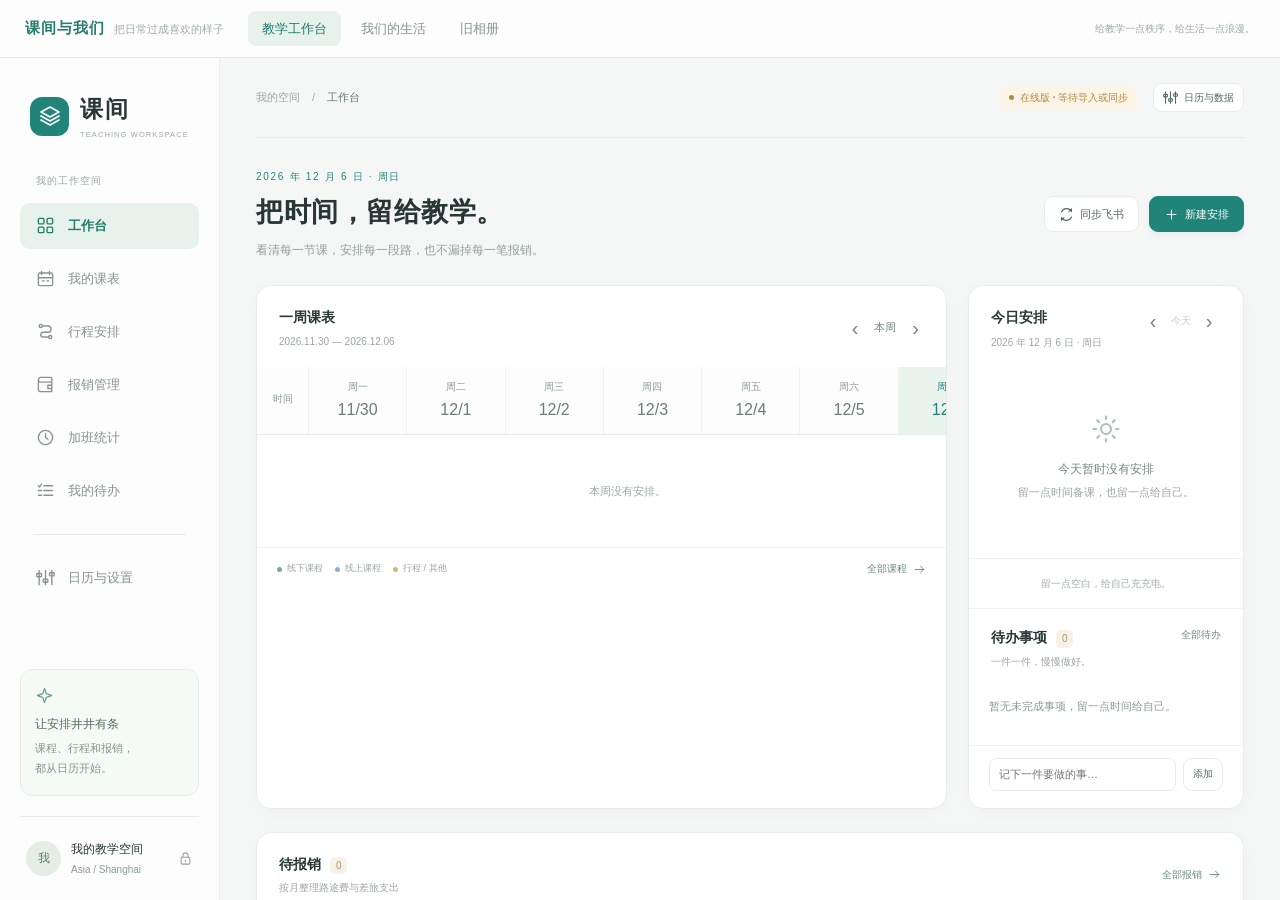
==== commit a6e93395: "Adapt teaching workspace and personal portal for mobile screens" ====
--- a/index.html
+++ b/index.html
@@ -1,5 +1,6 @@
-<!doctype html><html lang="zh-CN"><head><meta charset="utf-8"><meta name="viewport" content="width=device-width,initial-scale=1"><meta name="theme-color" content="#218478"><title>课间与我们 · 我的日常空间</title><style>
+<!doctype html><html lang="zh-CN"><head><meta charset="utf-8"><meta name="viewport" content="width=device-width,initial-scale=1,viewport-fit=cover"><meta name="theme-color" content="#218478"><title>课间与我们 · 我的日常空间</title><style>
 *{box-sizing:border-box}body{margin:0;background:#f5f7f7;font:13px/1.5 -apple-system,BlinkMacSystemFont,"Segoe UI","Microsoft YaHei",sans-serif;color:#344c42}.portal-bar{height:58px;background:#fcfdfc;border-bottom:1px solid #e4ece7;display:flex;align-items:center;padding:0 25px;gap:24px}.portal-brand{font-size:15px;font-weight:600;letter-spacing:1px;color:#267e6e;white-space:nowrap}.portal-brand span{font-size:11px;color:#a1ada6;margin-left:9px;font-weight:400;letter-spacing:0}.tabs{display:flex;gap:6px}.tabs button{cursor:pointer;border:0;background:transparent;padding:8px 14px;border-radius:8px;color:#83968b;font:inherit}.tabs button.active{background:#e6f2eb;color:#227d6c}.portal-note{margin-left:auto;font-size:10px;color:#9caaa2}iframe{display:block;width:100%;height:calc(100dvh - 58px);border:0}button:focus-visible{outline:3px solid #a0cfc4;outline-offset:2px}@media(max-width:650px){.portal-bar{height:94px;padding:12px 16px;gap:8px;align-items:flex-start;flex-direction:column}.portal-brand span,.portal-note{display:none}.tabs{width:100%;justify-content:space-between}.tabs button{padding:7px 13px;font-size:12px}iframe{height:calc(100dvh - 94px)}}
+@media(max-width:760px){html,body{height:100%;overflow:hidden}body{display:flex;flex-direction:column;height:100dvh}.portal-bar{height:auto;min-height:84px;flex:none;align-items:stretch;flex-direction:column;gap:4px;padding:8px 12px}.portal-brand{font-size:14px;line-height:20px;letter-spacing:1px}.portal-brand span,.portal-note{display:none}.tabs{width:100%;display:grid;grid-template-columns:repeat(3,minmax(0,1fr));gap:5px}.tabs button{min-height:40px;padding:8px 5px;font-size:13px;border-radius:8px}iframe{flex:1;min-height:0;width:100%;height:auto}}
 </style></head><body><header class="portal-bar"><div class="portal-brand">课间与我们<span>把日常过成喜欢的样子</span></div><nav class="tabs" aria-label="切换页面"><button data-page="workbench" class="active">教学工作台</button><button data-page="together">我们的生活</button><button data-page="album">旧相册</button></nav><span class="portal-note">给教学一点秩序，给生活一点浪漫。</span></header><iframe id="page-frame" title="教学工作台" allow="autoplay"></iframe><script>
 const pages={workbench:['./workbench.html','教学工作台'],together:['./together.html','我们的生活'],album:['./album.html','樱花音乐相册']};
 // A fresh HTML address on each visit prevents an old cached iframe surviving a homepage reload.
